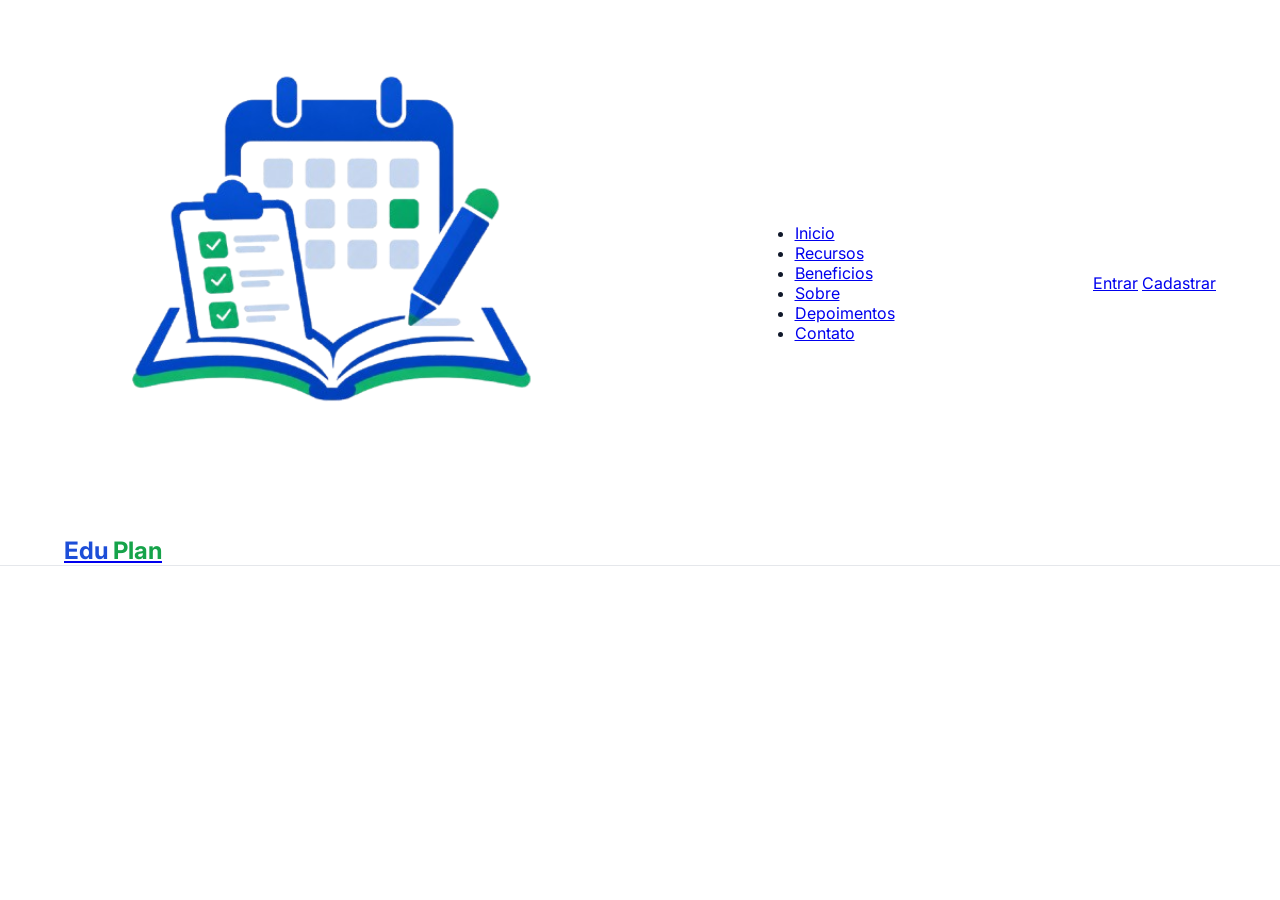
==== index.html @ 5dc261a6 "Inciando o CSS do Header" ====
<!DOCTYPE html>
<html lang="en">
<head>
    <meta charset="UTF-8">
    <meta name="viewport" content="width=device-width, initial-scale=1.0">
    <title>Eduplan</title>
    <link rel="stylesheet" href="style.css">
    <!-- Importando a fonte do projeto -->
    <link href="https://fonts.googleapis.com/css2?family=Inter:ital,opsz,wght@0,14..32,100..900;1,14..32,100..900&display=swap" rel="stylesheet">
</head>
<body>
    <!-- <header> é uma tag semântica: ela existe especificamente para marcar o cabeçalho do site.
    class="header" conecta essa tag com o CSS -->
    <header class="header">
        <!-- Essa div é só um "envelope" interno, usado para limitar a largura do conteúdo e organizar os itens com Flexbox -->
        <div class="header-inner">
            <a href="#" class="logo">
                <img src="./assets/image.png" alt="Logo do Eduplan">

                <h2 style="color: #1D4ED8;">Edu <span style="color: #16A34A;">Plan</span></h2>
            </a>

            <ul class="nav" id="nav">
                <li><a href="#">Inicio</a></li>
                <li><a href="#">Recursos</a></li>
                <li><a href="#">Beneficios</a></li>
                <li><a href="#">Sobre</a></li>
                <li><a href="#">Depoimentos</a></li>
                <li><a href="#">Contato</a></li>  
            </ul>

            <div class="actions">
                <a href="#" class="btn btn-entrar">Entrar</a>
                <a href="#" class="btn btn-cadastrar">Cadastrar</a>
            </div>
        </div>
    </header>
</body>
</html>
---- style.css ----
/* Variáveis de CSS */
/* 
Aqui a gente guarda as cores do site em um só lugar. 
Vantagem: se quiser trocar uma cor, muda só aqui e ela é atualizada em todos os lugares que a usam.
*/

:root {
    --azul-escuro: #1D4ED8;
    --azul: #2563EB;
    --verde: #16A34A;
    --verde-escuro: #15803D;
    --texto-principal: #0F172A;
    --texto-secundario: #475569;
    --cor-borda: #E5E7EB;
    --cor-fundo: #FFFFFF;
}

* {
    box-sizing: border-box;
    margin: 0;
    padding: 0;
}

body {
    font-family: "Inter", sans-serif; /* Fonte do projeto */
    color: var(--texto-principal);
}

.header {
    position: sticky; /* Faz o cabeçalho "grudar no topo da tela"*/
    top: 0; /* Coladinho no topo */
    z-index: 100; /* ordem de empilhamento (camadas) */
    background-color: var(--cor-fundo);
    border-bottom: 1px solid var(--cor-borda);
}

.header-inner {
    max-width: 1200px;
    margin: 0 auto;
    padding: 0 24px;
    display: flex;
    align-items: center;
    justify-content: space-between;
    gap: 24px
}
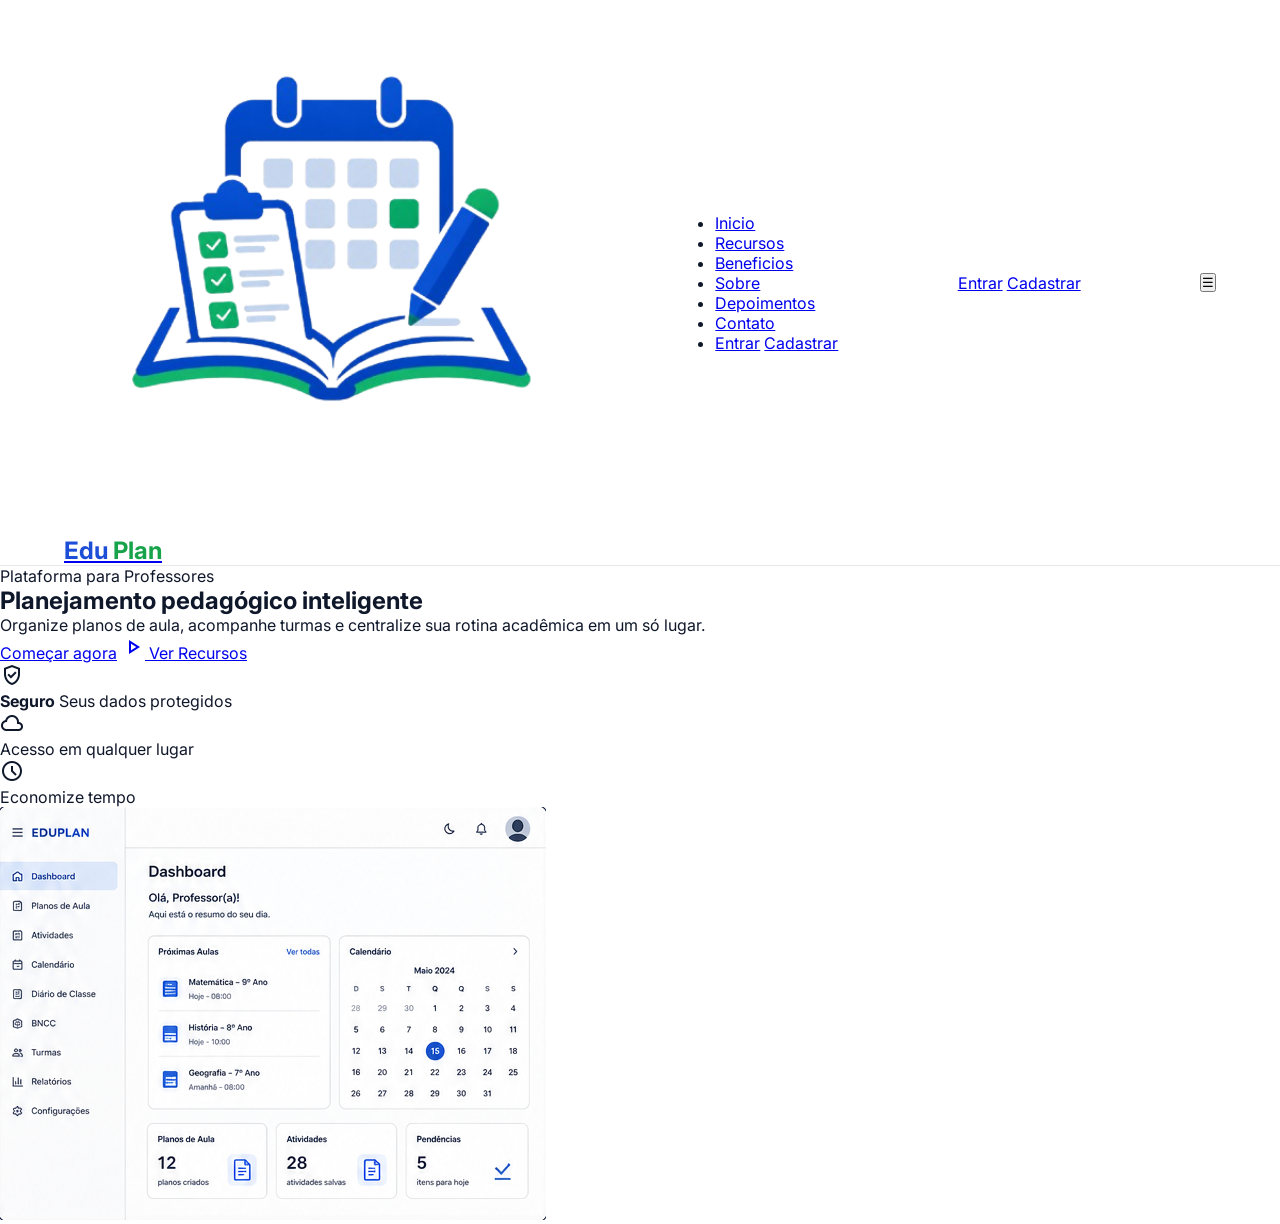
==== commit 30f21fef: "Desenvolvendo o HTML do HERO" ====
--- a/index.html
+++ b/index.html
@@ -7,8 +7,15 @@
     <link rel="stylesheet" href="style.css">
     <!-- Importando a fonte do projeto -->
     <link href="https://fonts.googleapis.com/css2?family=Inter:ital,opsz,wght@0,14..32,100..900;1,14..32,100..900&display=swap" rel="stylesheet">
+    
+    <!-- Biblioteca de ícones do Google (Material Symbols) 
+     Para usar um ícone, basta escrever o NOME dentro de um <span> 
+     <span class="material-symbols-outlined">home</span>--> 
+    <link href="https://fonts.googleapis.com/css2?family=Material+Symbols+Outlined" rel="stylesheet" />
 </head>
 <body>
+
+    <!-- HEADER -->
     <!-- <header> é uma tag semântica: ela existe especificamente para marcar o cabeçalho do site.
     class="header" conecta essa tag com o CSS -->
     <header class="header">
@@ -27,13 +34,84 @@
                 <li><a href="#">Sobre</a></li>
                 <li><a href="#">Depoimentos</a></li>
                 <li><a href="#">Contato</a></li>  
+
+                <li class="nav-actions">
+                    <a href="#" class="btn btn-entrar">Entrar</a>
+                    <a href="#" class="btn btn-cadastrar">Cadastrar</a>
+                </li>
             </ul>
 
             <div class="actions">
                 <a href="#" class="btn btn-entrar">Entrar</a>
                 <a href="#" class="btn btn-cadastrar">Cadastrar</a>
             </div>
+
+            <button class="hamburguer" id="btn-menu">☰</button>
         </div>
     </header>
+
+    <!-- HERO -->
+    <!-- "Hero" é o nome da primeira seção do site, a "vitrine".
+     <main> marca o conteúdo principal da página (as próximas seções também vão aqui dentro) -->
+
+    <main>
+        <!-- Section são seções do projeto -->
+        <section class="hero" id="inicio">
+            <!-- Mesmo "envelope" do header: limita a largura e 
+             organiza as duas colunas -->
+            <div class="hero-inner">
+
+                <!-- COLUNA DA ESQUERDA: textos e botões -->
+                 <div class="hero-texto">
+                    <span class="hero-etiqueta">Plataforma para Professores</span>
+                 </div>
+
+                 <!-- O texto está escrito normal. Quem deixa em MAIÚSCULAS é o CSS (text-transform)
+                  O <span> permite pintar só a palavra "inteligente" de azul -->
+                 <h1 class="hero-titulo">
+                    Planejamento pedagógico <span>inteligente</span>
+                 </h1>
+
+                 <p class="hero-descricao">
+                    Organize planos de aula, acompanhe turmas e centralize sua rotina acadêmica em um
+                    só lugar.
+                 </p>
+
+                 <div class="hero-botoes">
+                    <a href="#" class="btn btn-primario btn-grande">Começar agora</a>
+                    <a href="#" class="btn btn-contorno btn-grande">
+                        <span class="material-symbols-outlined">play_arrow</span>
+                        Ver Recursos
+                    </a>
+                 </div>
+
+                 <!-- Faixa com as 3 vantagens -->
+                 <ul class="hero-vantagens">
+                    <li>
+                        <span class="material-symbols-outlined">verified_user</span>
+                        <p><strong>Seguro</strong> Seus dados protegidos</p>
+                    </li>
+
+                    <li>
+                        <span class="material-symbols-outlined">cloud</span>
+                        <p>Acesso em qualquer lugar</p>
+                    </li>
+
+                    <li>
+                        <span class="material-symbols-outlined">schedule</span>
+                        <p>Economize tempo</p>
+                    </li>
+                 </ul>
+            </div>
+
+            <img 
+                src="./assets/dashboard.png" 
+                alt="Tela do Dashboard do Eduplan"
+                class="hero-imagem"
+            >
+        </section>
+    </main>
+
+    <script src="script.js"></script>
 </body>
 </html>
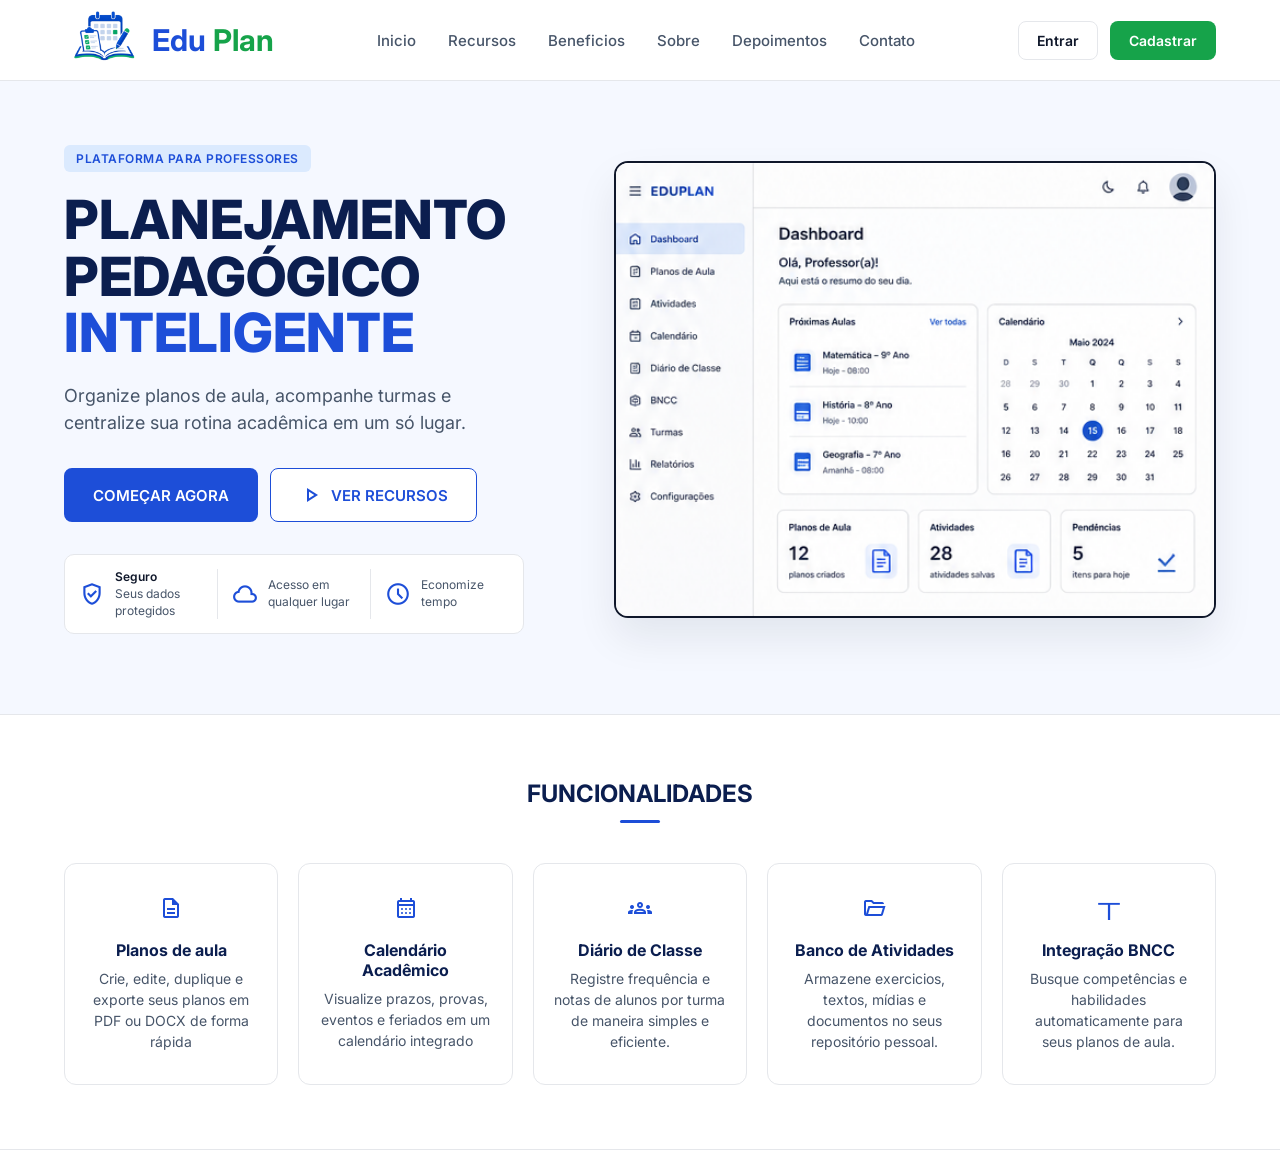
==== commit 56374c26: "Criando HTML e CSS da seção" ====
--- a/index.html
+++ b/index.html
@@ -29,7 +29,7 @@
 
             <ul class="nav" id="nav">
                 <li><a href="#">Inicio</a></li>
-                <li><a href="#">Recursos</a></li>
+                <li><a href="#funcionalidades">Recursos</a></li>
                 <li><a href="#">Beneficios</a></li>
                 <li><a href="#">Sobre</a></li>
                 <li><a href="#">Depoimentos</a></li>
@@ -62,53 +62,99 @@
             <div class="hero-inner">
 
                 <!-- COLUNA DA ESQUERDA: textos e botões -->
-                 <div class="hero-texto">
+                <div class="hero-texto">
                     <span class="hero-etiqueta">Plataforma para Professores</span>
-                 </div>
+                
+                    <!-- O texto está escrito normal. Quem deixa em MAIÚSCULAS é o CSS (text-transform)
+                    O <span> permite pintar só a palavra "inteligente" de azul -->
+                    <h1 class="hero-titulo">
+                        Planejamento pedagógico <span>inteligente</span>
+                    </h1>
 
-                 <!-- O texto está escrito normal. Quem deixa em MAIÚSCULAS é o CSS (text-transform)
-                  O <span> permite pintar só a palavra "inteligente" de azul -->
-                 <h1 class="hero-titulo">
-                    Planejamento pedagógico <span>inteligente</span>
-                 </h1>
-
-                 <p class="hero-descricao">
+                    <p class="hero-descricao">
                     Organize planos de aula, acompanhe turmas e centralize sua rotina acadêmica em um
                     só lugar.
-                 </p>
+                    </p>
 
-                 <div class="hero-botoes">
-                    <a href="#" class="btn btn-primario btn-grande">Começar agora</a>
-                    <a href="#" class="btn btn-contorno btn-grande">
-                        <span class="material-symbols-outlined">play_arrow</span>
-                        Ver Recursos
-                    </a>
-                 </div>
+                    <div class="hero-botoes">
+                        <a href="#" class="btn btn-primario btn-grande">Começar agora</a>
+                        <a href="#" class="btn btn-contorno btn-grande">
+                            <span class="material-symbols-outlined">play_arrow</span>
+                            Ver Recursos
+                        </a>
+                    </div>
 
-                 <!-- Faixa com as 3 vantagens -->
-                 <ul class="hero-vantagens">
-                    <li>
-                        <span class="material-symbols-outlined">verified_user</span>
-                        <p><strong>Seguro</strong> Seus dados protegidos</p>
-                    </li>
+                    <!-- Faixa com as 3 vantagens -->
+                    <ul class="hero-vantagens">
+                        <li>
+                            <span class="material-symbols-outlined">verified_user</span>
+                            <p><strong>Seguro</strong> Seus dados protegidos</p>
+                        </li>
 
-                    <li>
-                        <span class="material-symbols-outlined">cloud</span>
-                        <p>Acesso em qualquer lugar</p>
-                    </li>
+                        <li>
+                            <span class="material-symbols-outlined">cloud</span>
+                            <p>Acesso em qualquer lugar</p>
+                        </li>
 
-                    <li>
-                        <span class="material-symbols-outlined">schedule</span>
-                        <p>Economize tempo</p>
-                    </li>
-                 </ul>
+                        <li>
+                            <span class="material-symbols-outlined">schedule</span>
+                            <p>Economize tempo</p>
+                        </li>
+                    </ul>
+                </div>
+                
+                <img 
+                    src="./assets/dashboard.png" 
+                    alt="Tela do Dashboard do Eduplan"
+                    class="hero-imagem"
+                >
             </div>
+        </section>
 
-            <img 
-                src="./assets/dashboard.png" 
-                alt="Tela do Dashboard do Eduplan"
-                class="hero-imagem"
-            >
+        <!-- FUNCIONALIDADES (RECURSOS) -->
+        <!-- Cada cartão é um Requisito Funcional (RF) da documentação do projeto -->
+        <section class="secao" id="funcionalidades">
+            <!-- .container limita a largura, igual ao header-inner e ao hero-inner -->
+            <div class="container">
+                <h2 class="secao-titulo">Funcionalidades</h2>
+
+                <!-- A grade (GRID) que organiza os 5 cartões -->
+                <div class="cards">
+                    <article class="card">
+                        <span class="material-symbols-outlined card-icone">description</span>
+                        <h3>Planos de aula</h3>
+                        <p>Crie, edite, duplique e exporte seus planos em PDF ou DOCX de forma rápida</p>
+                    </article>
+
+                    <article class="card">
+                        <span class="material-symbols-outlined card-icone">calendar_month</span>
+                        <h3>Calendário Acadêmico</h3>
+                        <p>Visualize prazos, provas, eventos e feriados em um calendário integrado</p>
+                    </article>
+
+                    <article class="card">
+                        <span class="material-symbols-outlined card-icone">groups</span>
+                        <h3>Diário de Classe</h3>
+                        <p>Registre frequência e notas de alunos por turma de maneira simples e eficiente.</p>
+                    </article>
+
+                    <article class="card">
+                        <span class="material-symbols-outlined card-icone">folder_open</span>
+                        <h3>Banco de Atividades</h3>
+                        <p>Armazene exercicios, textos, mídias e documentos no seus
+                            repositório pessoal.
+                        </p>
+                    </article>
+
+                    <article class="card">
+                        <span class="material-symbols-outlined card-icone">track-changes</span>
+                        <h3>Integração BNCC</h3>
+                        <p>Busque competências e habilidades automaticamente para seus 
+                            planos de aula.
+                        </p>
+                    </article>
+                </div>
+            </div>
         </section>
     </main>
 
--- a/style.css
+++ b/style.css
@@ -13,34 +13,453 @@
     --texto-secundario: #475569;
     --cor-borda: #E5E7EB;
     --cor-fundo: #FFFFFF;
-}
-
+
+    /* NOVAS Variáveis */
+    --azul-marinho: #0B1E4F;
+    --azul-hover: #1E40AF;
+    --azul-claro: #DBEAFE;
+    --fundo-suave: #F5F8FF;
+}
+
+/* O "*" seleciona TODOS os elementos da página */
 * {
-    box-sizing: border-box;
-    margin: 0;
+    box-sizing: border-box; /* Faz o padding e a borda ficarem dentro do tamanho do que a gente define pro elemento, e não somados a ele */
+
+    /* Reseta o espaçamento padrão do navegador */
+    margin: 0; 
     padding: 0;
 }
 
 body {
-    font-family: "Inter", sans-serif; /* Fonte do projeto */
-    color: var(--texto-principal);
+    font-family: "Inter", sans-serif; /* Tipo de fonte do projeto */
+    color: var(--texto-principal); /* Cor da fonte */
 }
 
 .header {
     position: sticky; /* Faz o cabeçalho "grudar no topo da tela"*/
     top: 0; /* Coladinho no topo */
     z-index: 100; /* ordem de empilhamento (camadas) */
+    background-color: var(--cor-fundo); /* Cor de fundo */
+    border-bottom: 1px solid var(--cor-borda); /* Borda inferior */
+}
+
+.header-inner {
+    max-width: 1200px; /* O conteúdo não ultrapassa 1200px de largura */
+    margin: 0 auto; /* margem 0 em cima/baixo e "auto" nas laterais */
+    padding: 0 24px; /* espaço interno: 0 em cima/baixo e 24px nas laterais */
+
+    /* Aplicação do Flexbox */
+
+    display: flex; /* Transforma essa div em um "container flexivel". Isso é o que permite colocar logo, menu e botões um do lado do outro */
+
+    align-items: center; /* Alinha os itens no CENTRO verticalmente dentro do header */
+
+    justify-content: space-between; /* Distribui os itens: o primeiro cola na esquerda, o último cola na direita, e sobra espaço entre eles */
+
+    gap: 24px; /* Espaço mínimo entre os itens (logo, menu e botões) */
+}
+
+/* Logo */
+
+.logo {
+    display: flex;
+    align-items: center;
+    gap: 8px;
+    font-size: 20px; /* Tamanho da fonte*/
+    font-weight: 800;
+    color: var(--texto-principal);
+    text-decoration: none; /* Essa linha remove o sublinhado que o navegador coloca em links por padrão */
+}
+
+.logo img {
+    width: 80px; /* Define a largura da imagem da logo. */
+}
+
+/* Menu de navegação */
+
+.nav {
+    display: flex;
+    align-items: center;
+    gap: 32px;
+    list-style: none; /* O menu é uma lista (ul), e por padrão listas mostram bolinhas antes de cada item. Essa propriedade remove as bolinhas */
+
+    /* Zera espaçamentos padrão que o navegador aplica em listas */
+    margin: 0;
+    padding: 0;
+}
+
+.nav a {
+    text-decoration: none;
+    color: var(--texto-secundario);
+    font-size: 15px;
+    font-weight: 500;
+    padding: 6px 0; /* Um respiro em cima e embaixo do texto do link, facilitando o clique */
+    transition: color .2s ease; /* Diz ao navegador: quando a cor mudar (por exemplo no hover), faça essa mudança suave, em 0,2 segundos, em vez de trocar a cor de forma brusca */
+    white-space: nowrap; /* Impede que o texto do link quebre em duas linhas caso o espaço fique apertado */
+}
+
+/* :hover é aplicado quando o mouse passa por cima do link */
+.nav a:hover {
+    color: var(--texto-principal);
+}
+
+/* Botões (Entrar / Cadastrar ) */
+
+.actions {
+    display: flex;
+    align-items: center;
+    gap: 12px;
+}
+
+/* Estilo BASE, compartilhado pelos dois botões */ 
+
+.btn {
+    font-family: inherit;
+    font-size: 14px;
+    font-weight: 600;
+    border-radius: 8px; /* Arredonda os cantos do botão */
+    padding: 10px 18px;
+    cursor: pointer;
+    border: 1px solid transparent;
+    text-decoration: none;
+
+    /* Centralizam o texto dentro do botão, tanto na horizontal quanto na vertical */
+    display: inline-flex;
+    align-items: center;
+    justify-content: center;
+}
+
+.btn-entrar {
     background-color: var(--cor-fundo);
+    color: var(--texto-principal);
+    border-color: var(--cor-borda);
+}
+
+.btn-entrar:hover {
+    border-color: var(--texto-principal);
+}
+
+.btn-cadastrar {
+    background-color: var(--verde);
+    color: #FFF;
+}
+
+.btn-cadastrar:hover {
+    background-color: var(--verde-escuro);
+}
+
+/* Menu Hamburguer */
+
+.hamburguer {
+    display: none; /* Ocultando botão do menu */
+    font-size: 24px;
+    background: none;
+    border: none;
+    cursor: pointer;
+}
+
+/* Some no desktop, só existe no mobile */
+.nav-actions {
+    display: none;
+}
+
+@media (max-width: 768px) {
+    .hamburguer {
+        display: block;
+    }
+
+    .actions {
+        display: none;
+        /* Os botões originais do header somem no
+        mobile, porque agora eles moram dentro do
+        menu */
+    }
+
+    .nav {
+        display: none;
+        flex-direction: column;
+        width: 100%;
+
+        position: absolute;
+        top: 100%;
+        left: 0;
+        right: 0;
+        background: var(--cor-fundo);
+        border-bottom: 1px solid var(--cor-borda);
+        padding: 16px 24px;
+        gap: 16px;
+    }
+
+    /* Classe que o JavaScript vai adicionar/remover para mostrar o menu */
+    .nav.ativo {
+        display: flex;
+    }
+
+    .nav-actions {
+        display: flex;
+        gap: 12px;
+        margin-top: 8px;
+        border-top: 1px solid var(--cor-borda);
+        padding-top: 16px;
+        width: 100%;
+    }
+
+    .nav-actions .btn {
+        flex: 1;
+        /* Os dois botões dividem a largura igualmente */
+    }
+}
+
+/* HERO */
+
+/* Icones do Google: Deixamos o tamanho padrão menor e alinhado 
+ao texto */
+.material-symbols-outlined {
+    font-size: 20px;
+    line-height: 1;
+    display: inline-block;
+    width: 1em;
+    overflow: hidden;
+    white-space: nowrap;
+    flex-shrink: 0; /* O ícone nunca encolhe dentro de um flex */
+}
+
+.hero {
+    background-color: var(--fundo-suave);
+    padding: 64px 0 80px; /* 64px em cima, 0 nas laterais, 80px embaixo*/
     border-bottom: 1px solid var(--cor-borda);
 }
 
-.header-inner {
+/* Aqui usaremos o GRID, "irmão" do Flexbox
+-> Flexbox organiza em UMA direção; Grid organiza em colunas E linhas 
+*/
+.hero-inner {
     max-width: 1200px;
     margin: 0 auto;
     padding: 0 24px;
-    display: flex;
-    align-items: center;
-    justify-content: space-between;
-    gap: 24px
-}
-
+
+    display: grid;
+    /* "fr" = fração do espaço disponivel */
+    grid-template-columns: minmax(0, 1fr) minmax(0, 1.2fr);
+    align-items: center;
+    gap: 48px;
+}
+
+/* Coluna da Esquerda */
+
+.hero-etiqueta {
+    display: inline-block;
+    background-color: var(--azul-claro);
+    color: var(--azul-escuro);
+    font-size: 12px;
+    font-weight: 600;
+    text-transform: uppercase; /* Deixa o texto em MAIÚSCULAS */
+    letter-spacing: 0.5px; /* Um pouco de espaço entre as letras */
+    padding: 6px 12px;
+    border-radius: 6px;
+    margin-bottom: 20px;
+}
+
+.hero-titulo {
+    color: var(--azul-marinho);
+    font-size: 54px;
+    font-weight: 800;
+    line-height: 1.05;
+    text-transform: uppercase;
+    margin-bottom: 20px;
+}
+
+.hero-titulo span {
+    color: var(--azul-escuro);
+    display: block;
+}
+
+.hero-descricao {
+    font-size: 18px;
+    line-height: 1.5;
+    color: var(--texto-secundario);
+    max-width: 440px; /* Impede que a linha fique muito comprida*/
+    margin-bottom: 32px;
+}
+
+.hero-botoes {
+    display: flex;
+    gap: 12px;
+    flex-wrap: wrap; /* Se não couber, o segundo botão desce p/ baixo */
+    margin-bottom: 32px;
+}
+
+/* Versão maior do botão */
+
+.btn-grande {
+    font-size: 15px;
+    padding: 14px 28px;
+    text-transform: uppercase;
+    gap: 8px;
+}
+
+.btn-primario {
+    background-color: var(--azul-escuro);
+    color: #FFF;
+}
+
+.btn-primario:hover {
+    background-color: var(--azul-hover);
+}
+
+.btn-contorno {
+    background-color: var(--cor-fundo);
+    color: var(--azul-escuro);
+    border: 1.5px solid var(--azul-escuro);
+}
+
+.btn-contorno:hover {
+    background-color: var(--azul-claro);
+}
+
+/* Faixa com as 3 vantagens */
+
+.hero-vantagens {
+    list-style: none;
+    display: flex;
+    background-color: var(--cor-fundo);
+    border: 1px solid var(--cor-borda);
+    border-radius: 10px;
+    padding: 14px 0;
+    max-width: 460px;
+}
+
+.hero-vantagens li {
+    flex: 1; /* Os 3 itens dividem a largura igualmente*/
+    display: flex;
+    align-items: center;
+    gap: 10px;
+    padding: 0 14px;
+    font-size: 12px;
+    line-height: 1.4;
+    color: var(--texto-secundario);
+}
+
+/* Linha divisória entre os itens 
+"li + li" = todo <li> que vem DEPOIS de outro <li> (ou seja, o 2º e o 3º)
+*/
+.hero-vantagens li + li {
+    border-left: 1px solid var(--cor-borda);
+}
+
+.hero-vantagens .material-symbols-outlined {
+    color: var(--azul-escuro);
+    font-size: 26px;
+}
+
+.hero-vantagens strong {
+    display: block;
+    color: var(--texto-principal);
+    font-weight: 600;
+}
+
+/* Coluna da direita: Imagem do Dashboard */
+
+.hero-imagem {
+    width: 100%;
+    height: auto;
+    display: block;
+    background-color: var(--cor-fundo);
+    border: 2px solid var(--texto-principal);
+    border-radius: 14px;
+    box-shadow: 0 20px 40px rgba(15, 23, 42, 0.08);
+}
+
+/* FUNCIONALIDADES */
+
+/* Faz a página "deslizar" suavemente ao clicar em um link do 
+header */
+html {
+    scroll-behavior: smooth;
+}
+
+/* Como o header fica grudado no topo (sticky), ele cobriria o 
+começo da seção. o scroll-margin-top deixa uma folga do tamanho
+do header ao rolar até ela */
+section {
+    scroll-margin-top: 90px;
+}
+
+/* O espaçamento de cima e de baixo, também reaproveitado nas 
+próximas seções */
+.secao {
+    padding: 64px 0;
+    border-bottom: 1px solid var(--cor-borda);
+}
+
+/* Limita a largura e centraliza, igual ao .header-inner
+   Vamos reaproveitar essa classe em TODAS as próximas seções
+*/
+.container {
+    max-width: 1200px;
+    margin: 0 auto;
+    padding: 0 24px;
+}
+
+/* Titulo das seções (FUNCIONALIDADES, COMO FUNCIONA... */
+.secao-titulo {
+    color: var(--azul-marinho);
+    font-size: 24px;
+    font-weight: 800px;
+    text-transform: uppercase;
+    text-align: center;
+    margin-bottom: 40px;
+    /* border-bottom: 3px solid var(--azul-escuro); */
+}
+
+/* A linha azul embaixo do título.
+   ::after cria um "elemento extra" logo depois do conteúdo do título
+   sem precisar escrever nada no HTML.
+*/
+.secao-titulo::after {
+    content: ""; /* Obrigatório no ::after, mesmo vazio */
+    display: block;
+    width: 40px;
+    height: 3px;
+    background-color: var(--azul-escuro);
+    margin: 12px auto 0;
+    border-radius: 2px;
+}
+
+.cards {
+    display: grid;
+    grid-template-columns: repeat(5, 1fr); /* 1fr 1fr 1fr 1fr 1fr*/
+    gap: 20px;
+}
+
+.card {
+    background-color: var(--cor-fundo);
+    border: 1px solid var(--cor-borda);
+    border-radius: 12px;
+    padding: 32px 20px;
+    text-align: center;
+    transition: transform .2s ease, box-shadow .2s ease; /* Animação*/
+}
+
+.card:hover {
+    transform: translateY(-4px);
+    box-shadow: 0px 10px 24px rgba(15, 23, 42, 0.08);
+}
+
+.card-icone {
+    font-size: 48px;
+    color: var(--azul-escuro);
+    margin-bottom: 16px;
+}
+
+.card h3 {
+    font-size: 16px;
+    color: var(--azul-marinho);
+    margin-bottom: 8px;
+}
+
+.card p {
+    font-size: 14px;
+    line-height: 1.5;
+    color: var(--texto-secundario);
+}
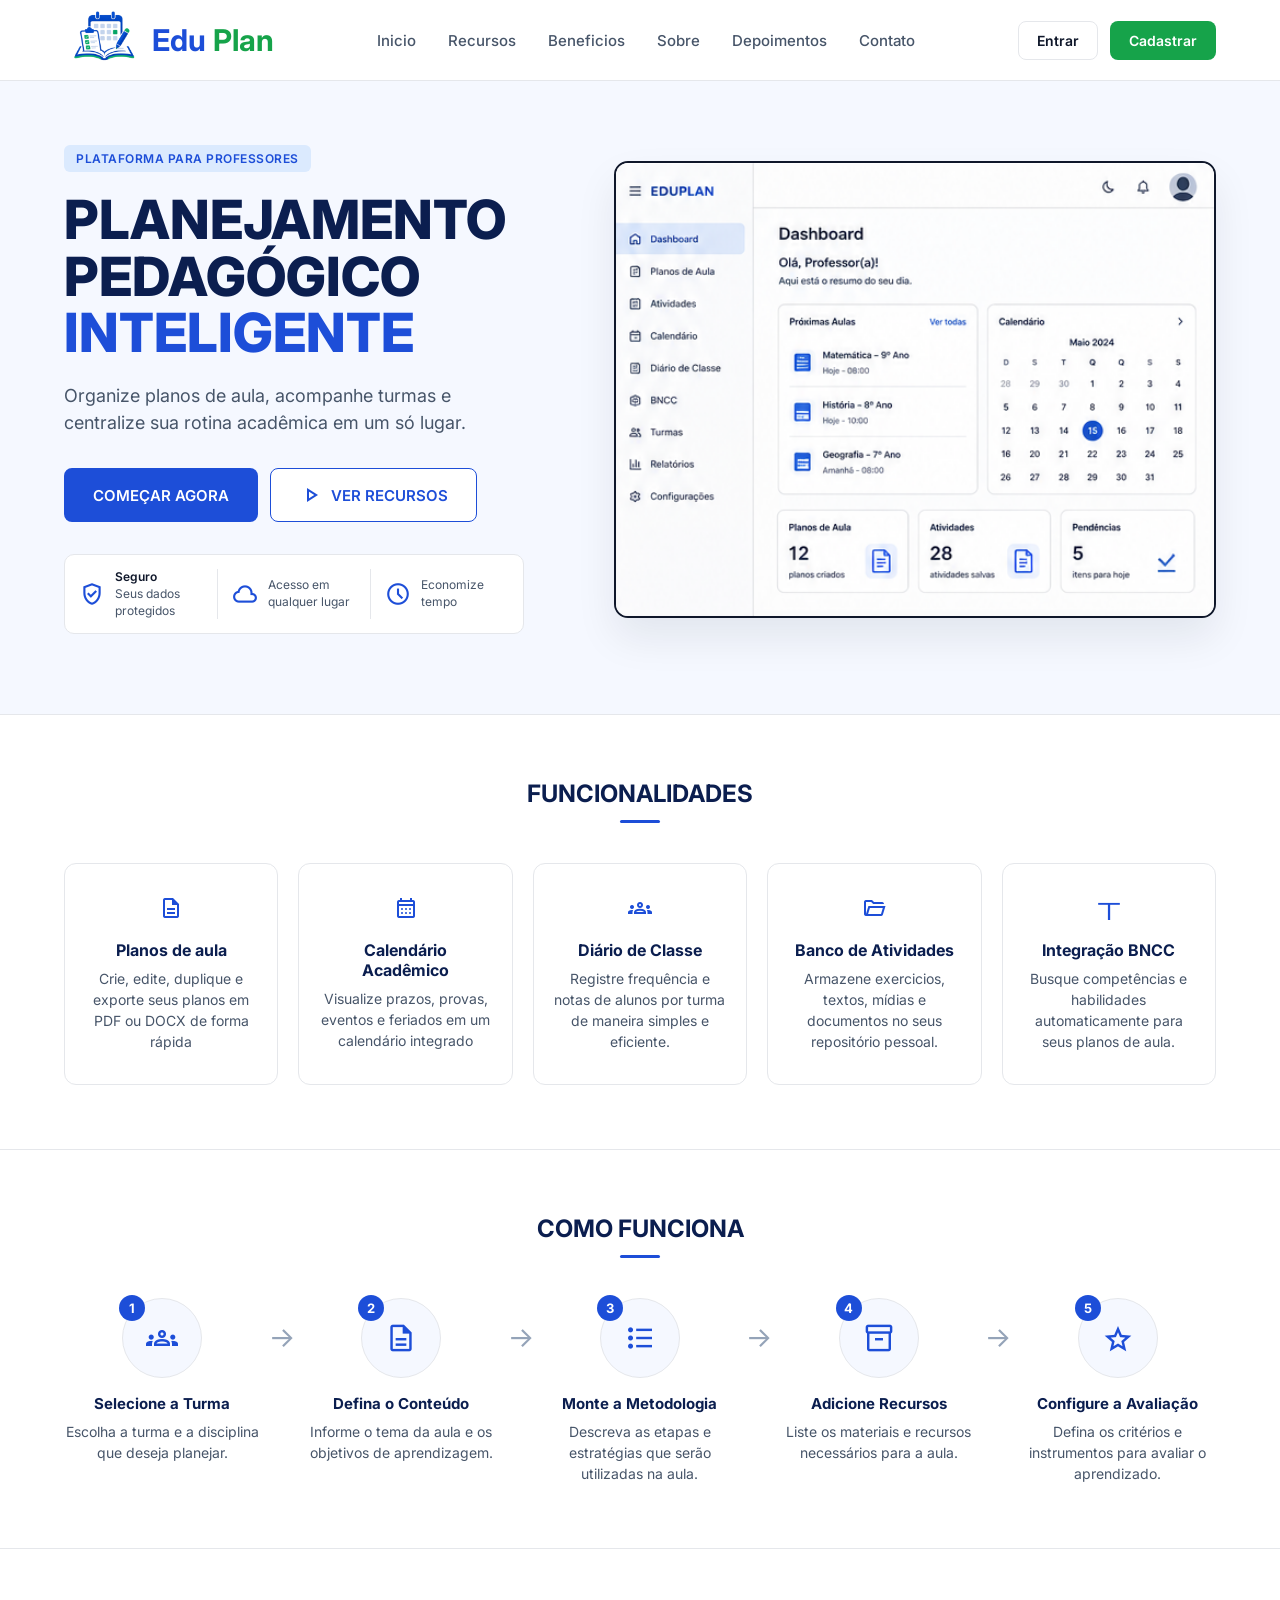
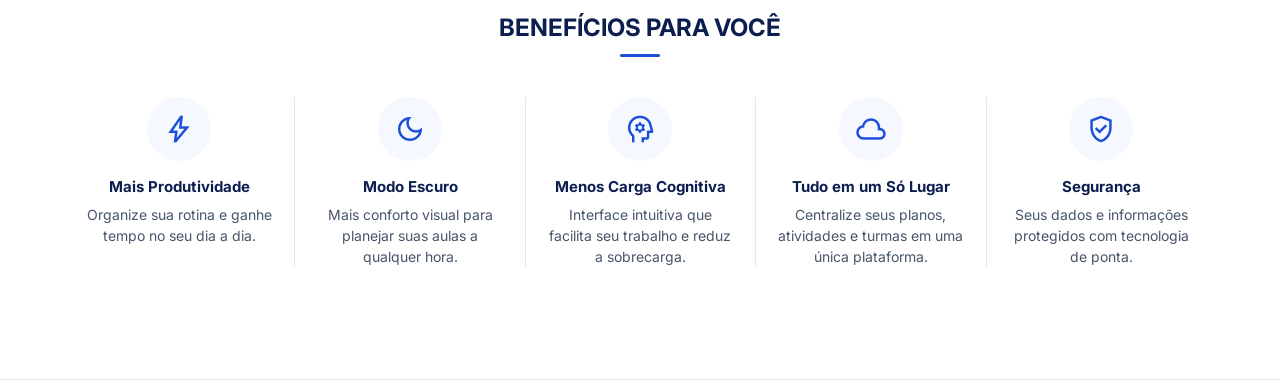
==== commit 422f8606: "Construindo as seções de COMO FUNCIONA e BENEFICIOS" ====
--- a/index.html
+++ b/index.html
@@ -156,6 +156,110 @@
                 </div>
             </div>
         </section>
+
+        <!-- COMO FUNCIONA -->
+        <!-- As 5 etapas do "Fluxo Principal: Criação de Plano de Aula" da documentação -->
+        <section class="secao" id="como-funciona">
+            <div class="container">
+                <!-- Reaproveitamos a classe do título da seção Funcionalidades -->
+                <h2 class="secao-titulo">Como funciona</h2>
+
+                <!-- Flexbox coloca as etapas e as setas lado a lado -->
+                <div class="passos">
+
+                    <div class="passo">
+                        <!-- O círculo com o ícone. O número fica "pendurado" no canto dele -->
+                        <div class="passo-circulo">
+                            <span class="passo-numero">1</span>
+                            <span class="material-symbols-outlined">groups</span>
+                        </div>
+                        <h3>Selecione a Turma</h3>
+                        <p>Escolha a turma e a disciplina que deseja planejar.</p>
+                    </div>
+
+                    <!-- A seta é só enfeite: aria-hidden="true" faz o leitor de tela pular -->
+                    <span class="seta" aria-hidden="true">→</span>
+
+                    <div class="passo">
+                        <div class="passo-circulo">
+                            <span class="passo-numero">2</span>
+                            <span class="material-symbols-outlined">description</span>
+                        </div>
+                        <h3>Defina o Conteúdo</h3>
+                        <p>Informe o tema da aula e os objetivos de aprendizagem.</p>
+                    </div>
+
+                    <span class="seta" aria-hidden="true">→</span>
+
+                    <div class="passo">
+                        <div class="passo-circulo">
+                            <span class="passo-numero">3</span>
+                            <span class="material-symbols-outlined">format_list_bulleted</span>
+                        </div>
+                        <h3>Monte a Metodologia</h3>
+                        <p>Descreva as etapas e estratégias que serão utilizadas na aula.</p>
+                    </div>
+
+                    <span class="seta" aria-hidden="true">→</span>
+
+                    <div class="passo">
+                        <div class="passo-circulo">
+                            <span class="passo-numero">4</span>
+                            <span class="material-symbols-outlined">inventory_2</span>
+                        </div>
+                        <h3>Adicione Recursos</h3>
+                        <p>Liste os materiais e recursos necessários para a aula.</p>
+                    </div>
+
+                    <span class="seta" aria-hidden="true">→</span>
+
+                    <div class="passo">
+                        <div class="passo-circulo">
+                            <span class="passo-numero">5</span>
+                            <span class="material-symbols-outlined">star</span>
+                        </div>
+                        <h3>Configure a Avaliação</h3>
+                        <p>Defina os critérios e instrumentos para avaliar o aprendizado.</p>
+                    </div>
+
+                </div>
+            </div>
+        </section>
+
+        <!-- BENEFÍCIOS -->
+        <section class="secao" id="beneficios">
+            <div class="container">
+                <h2 class="secao-titulo">Benefícios para você</h2>
+
+                <!-- Uma lista (ul), porque são vários itens do mesmo tipo -->
+                <ul class="beneficios">
+                    <li>
+                        <div class="beneficio-circulo"><span class="material-symbols-outlined">bolt</span></div>
+                        <h3>Mais Produtividade</h3>
+                        <p>Organize sua rotina e ganhe tempo no seu dia a dia.</p>
+                    </li>
+                    <li>
+                        <div class="beneficio-circulo"><span class="material-symbols-outlined">dark_mode</span></div>
+                        <h3>Modo Escuro</h3>
+                        <p>Mais conforto visual para planejar suas aulas a qualquer hora.</p>
+                    </li>
+                    <li>
+                        <div class="beneficio-circulo"><span class="material-symbols-outlined">psychology</span></div>
+                        <h3>Menos Carga Cognitiva</h3>
+                        <p>Interface intuitiva que facilita seu trabalho e reduz a sobrecarga.</p>
+                    </li>
+                    <li>
+                        <div class="beneficio-circulo"><span class="material-symbols-outlined">cloud</span></div>
+                        <h3>Tudo em um Só Lugar</h3>
+                        <p>Centralize seus planos, atividades e turmas em uma única plataforma.</p>
+                    </li>
+                    <li>
+                        <div class="beneficio-circulo"><span class="material-symbols-outlined">verified_user</span></div>
+                        <h3>Segurança</h3>
+                        <p>Seus dados e informações protegidos com tecnologia de ponta.</p>
+                    </li>
+                </ul>
+        </section>
     </main>
 
     <script src="script.js"></script>
--- a/style.css
+++ b/style.css
@@ -462,4 +462,138 @@
     font-size: 14px;
     line-height: 1.5;
     color: var(--texto-secundario);
-}+}
+
+/* =====================================================================
+   COMO FUNCIONA
+   ===================================================================== */
+
+/* Flexbox: etapas e setas lado a lado, numa linha só */
+.passos {
+    display: flex;
+    align-items: flex-start; /* Alinha tudo pelo topo */
+    justify-content: space-between;
+    gap: 8px;
+}
+
+/* Cada etapa ocupa a mesma largura (flex: 1) e tem o texto centralizado */
+.passo {
+    flex: 1;
+    text-align: center;
+}
+
+/* O círculo claro com o ícone dentro */
+.passo-circulo {
+    width: 80px;
+    height: 80px;
+    border-radius: 50%;            /* 50% = círculo perfeito */
+    background-color: var(--fundo-suave);
+    border: 1px solid var(--cor-borda);
+    color: var(--azul-escuro);
+    margin: 0 auto 16px;           /* "auto" nas laterais centraliza o círculo */
+
+    /* Flexbox de novo, agora para centralizar o ícone dentro do círculo */
+    display: flex;
+    align-items: center;
+    justify-content: center;
+
+    /* "relative" vira o ponto de referência para o número (logo abaixo) */
+    position: relative;
+}
+
+.passo-circulo .material-symbols-outlined {
+    font-size: 32px;
+}
+
+/* O número azul no canto de cima, à esquerda, do círculo.
+   "absolute" tira o elemento do fluxo normal e posiciona pelo
+   elemento "relative" mais próximo (o .passo-circulo) */
+.passo-numero {
+    position: absolute;
+    top: -4px;
+    left: -4px;
+    width: 26px;
+    height: 26px;
+    border-radius: 50%;
+    background-color: var(--azul-escuro);
+    color: #FFF;
+    font-size: 13px;
+    font-weight: 700;
+
+    display: flex;
+    align-items: center;
+    justify-content: center;
+}
+
+.passo h3 {
+    font-size: 15px;
+    color: var(--azul-marinho);
+    margin-bottom: 8px;
+}
+
+.passo p {
+    font-size: 14px;
+    line-height: 1.5;
+    color: var(--texto-secundario);
+    max-width: 200px;
+    margin: 0 auto;
+}
+
+/* A seta entre as etapas, na altura do meio do círculo */
+.seta {
+    font-size: 28px;
+    color: #94A3B8;
+    margin-top: 22px;
+}
+
+/* =====================================================================
+   BENEFÍCIOS
+   ===================================================================== */
+
+/* Grid com 5 colunas, igual aos cartões de Funcionalidades */
+.beneficios {
+    list-style: none; /* Tira as bolinhas da lista */
+    display: grid;
+    grid-template-columns: repeat(5, 1fr);
+    margin-bottom: 48px;
+}
+
+.beneficios li {
+    text-align: center;
+    padding: 0 20px;
+}
+
+/* Linha divisória entre os itens: o mesmo truque "li + li" do Hero */
+.beneficios li + li {
+    border-left: 1px solid var(--cor-borda);
+}
+
+/* Círculo azul bem clarinho em volta do ícone (mesma ideia do .passo-circulo) */
+.beneficio-circulo {
+    width: 64px;
+    height: 64px;
+    border-radius: 50%;
+    background-color: var(--fundo-suave);
+    color: var(--azul-escuro);
+    margin: 0 auto 16px;
+
+    display: flex;
+    align-items: center;
+    justify-content: center;
+}
+
+.beneficio-circulo .material-symbols-outlined {
+    font-size: 32px;
+}
+
+.beneficios h3 {
+    font-size: 15px;
+    color: var(--azul-marinho);
+    margin-bottom: 8px;
+}
+
+.beneficios p {
+    font-size: 14px;
+    line-height: 1.5;
+    color: var(--texto-secundario);
+}
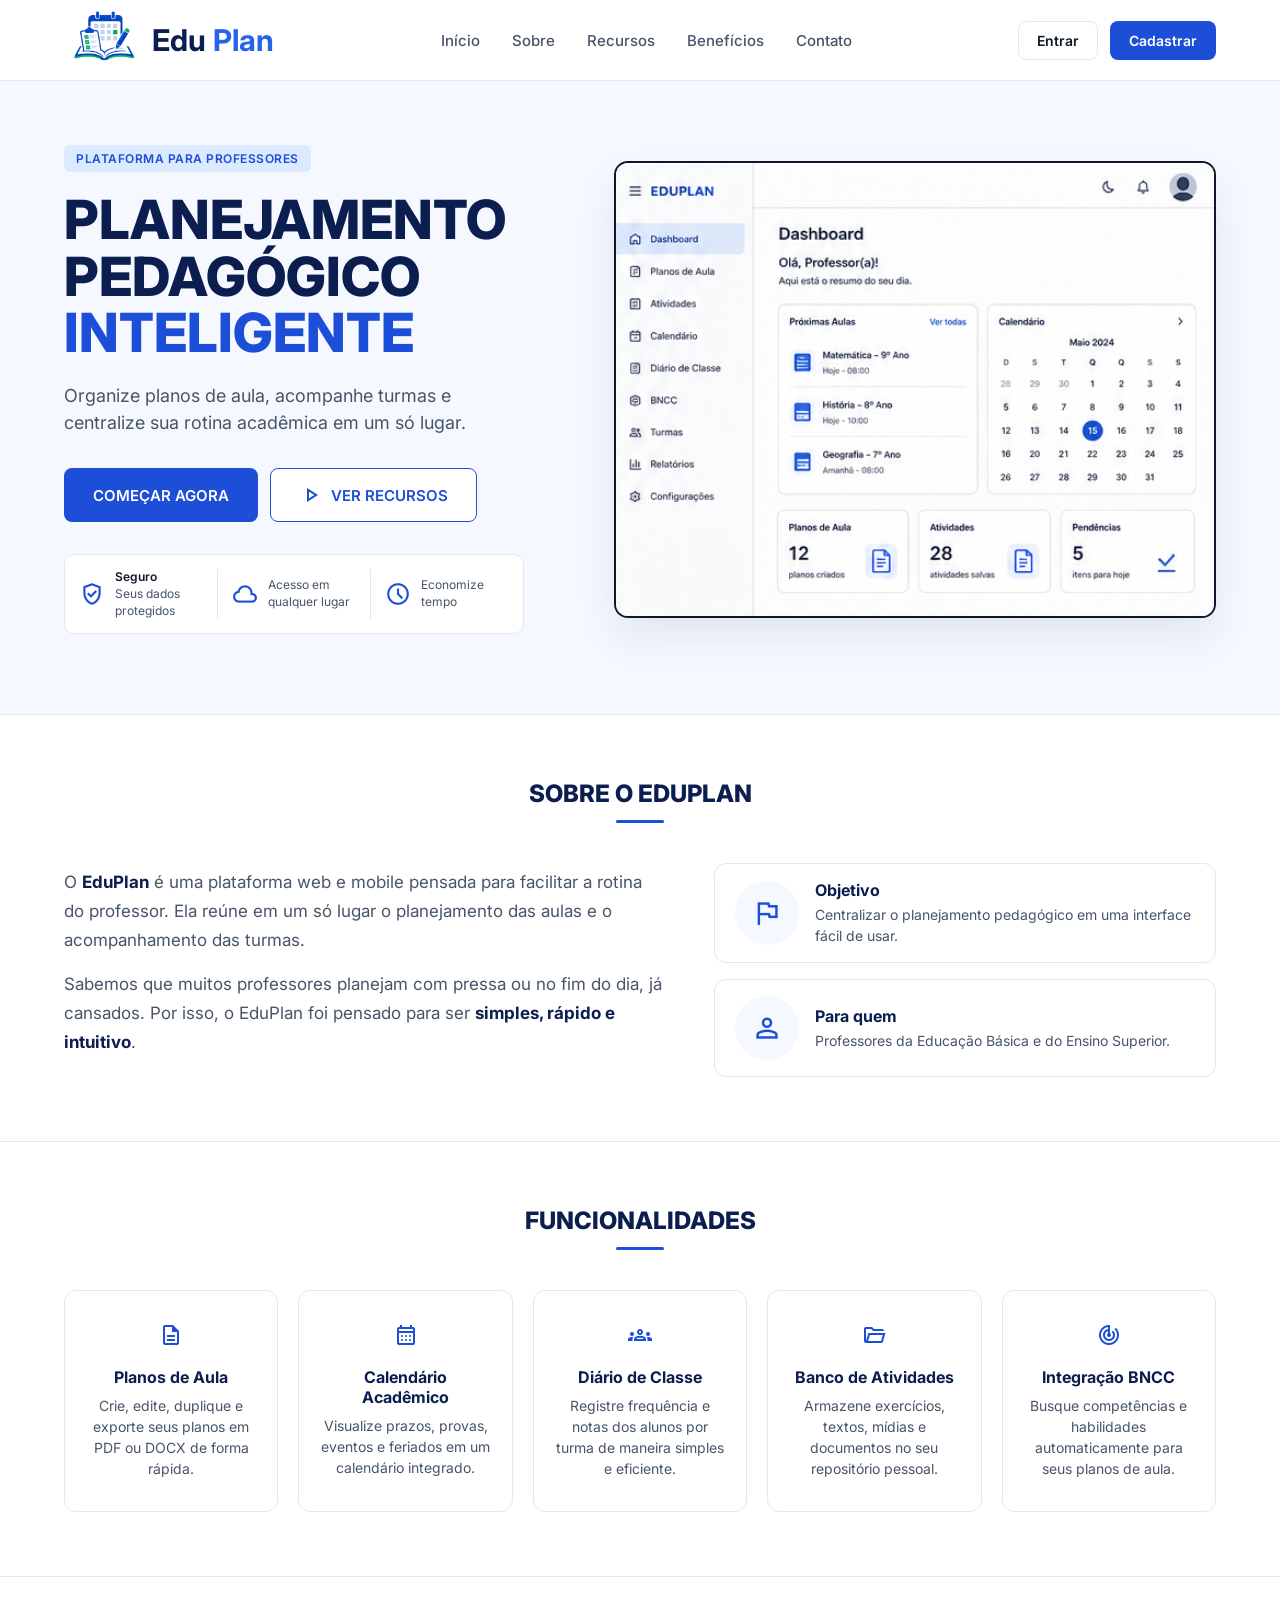
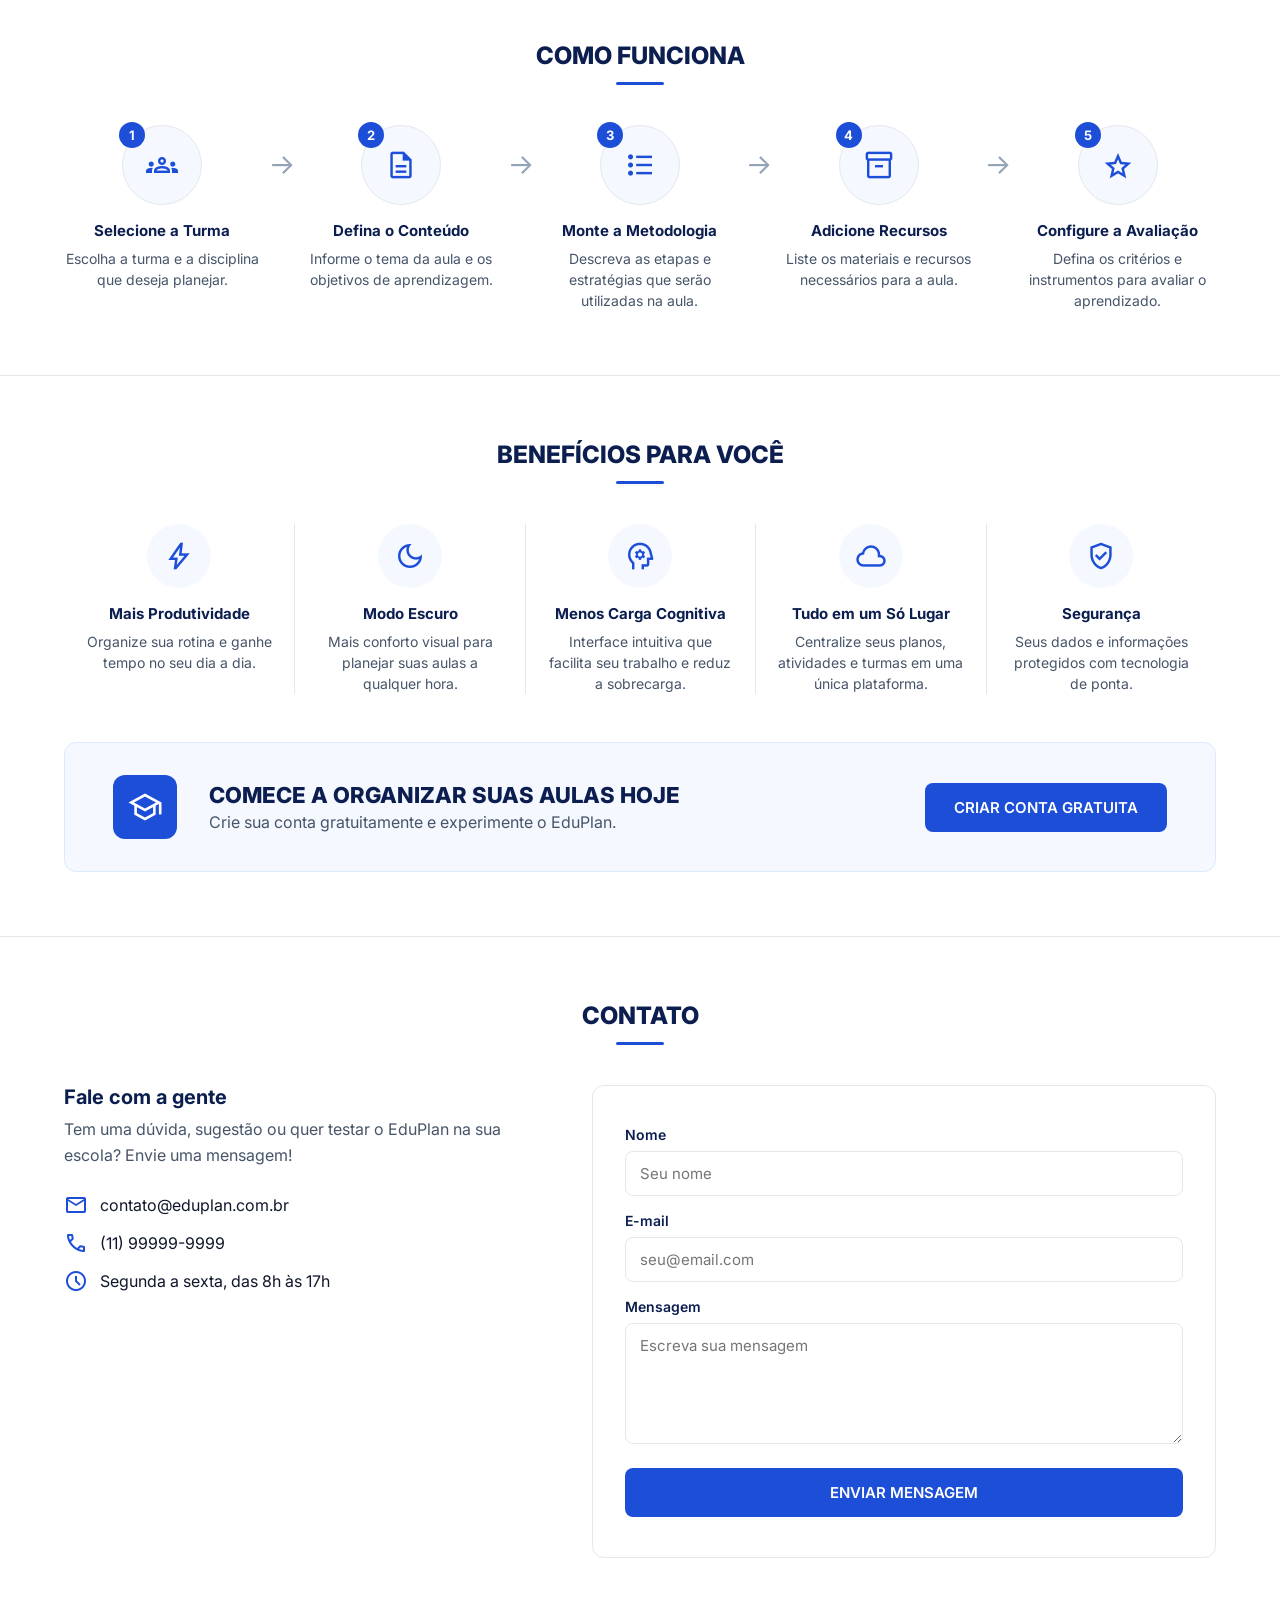
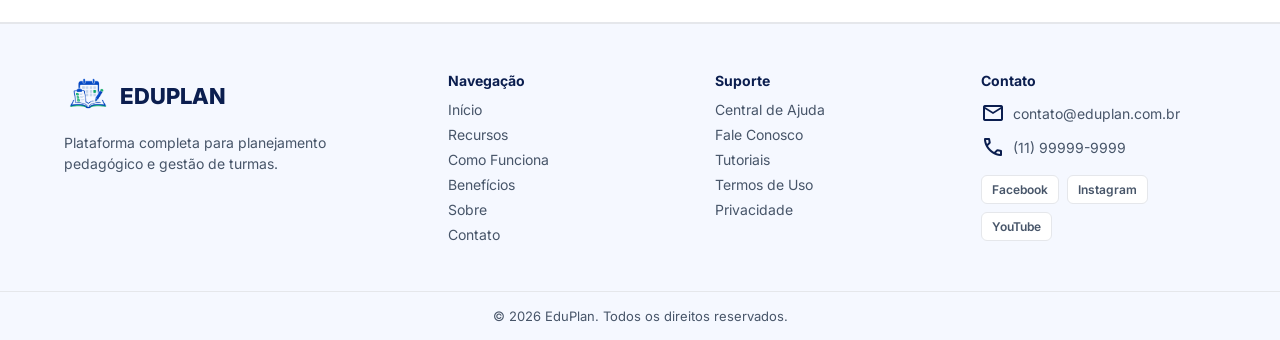
==== commit 3a9ddd0e: "Subindo todas as seções do site" ====
--- a/index.html
+++ b/index.html
@@ -1,5 +1,5 @@
 <!DOCTYPE html>
-<html lang="en">
+<html lang="pt-BR">
 <head>
     <meta charset="UTF-8">
     <meta name="viewport" content="width=device-width, initial-scale=1.0">
@@ -7,80 +7,74 @@
     <link rel="stylesheet" href="style.css">
     <!-- Importando a fonte do projeto -->
     <link href="https://fonts.googleapis.com/css2?family=Inter:ital,opsz,wght@0,14..32,100..900;1,14..32,100..900&display=swap" rel="stylesheet">
-    
-    <!-- Biblioteca de ícones do Google (Material Symbols) 
-     Para usar um ícone, basta escrever o NOME dentro de um <span> 
-     <span class="material-symbols-outlined">home</span>--> 
-    <link href="https://fonts.googleapis.com/css2?family=Material+Symbols+Outlined" rel="stylesheet" />
+    <!-- NOVO: biblioteca de ícones do Google (Material Symbols).
+         Para usar um ícone, basta escrever o NOME dele dentro de um <span>:
+         <span class="material-symbols-outlined">home</span>
+         Lista de ícones: fonts.google.com/icons -->
+    <link href="https://fonts.googleapis.com/css2?family=Material+Symbols+Outlined" rel="stylesheet">
 </head>
 <body>
-
-    <!-- HEADER -->
-    <!-- <header> é uma tag semântica: ela existe especificamente para marcar o cabeçalho do site.
-    class="header" conecta essa tag com o CSS -->
+    <!-- ===================== HEADER ===================== -->
     <header class="header">
-        <!-- Essa div é só um "envelope" interno, usado para limitar a largura do conteúdo e organizar os itens com Flexbox -->
         <div class="header-inner">
-            <a href="#" class="logo">
+            <a href="#inicio" class="logo">
                 <img src="./assets/image.png" alt="Logo do Eduplan">
 
-                <h2 style="color: #1D4ED8;">Edu <span style="color: #16A34A;">Plan</span></h2>
+                <h2 style="color: #0B1E4F;">Edu <span style="color: #2563EB;">Plan</span></h2>
             </a>
 
+            <!-- Cada link aponta para o "id" de uma seção da página.
+                 Ex.: href="#sobre" leva até <section id="sobre"> -->
             <ul class="nav" id="nav">
-                <li><a href="#">Inicio</a></li>
+                <li><a href="#inicio">Início</a></li>
+                <li><a href="#sobre">Sobre</a></li>
                 <li><a href="#funcionalidades">Recursos</a></li>
-                <li><a href="#">Beneficios</a></li>
-                <li><a href="#">Sobre</a></li>
-                <li><a href="#">Depoimentos</a></li>
-                <li><a href="#">Contato</a></li>  
+                <li><a href="#beneficios">Benefícios</a></li>
+                <li><a href="#contato">Contato</a></li>
 
                 <li class="nav-actions">
-                    <a href="#" class="btn btn-entrar">Entrar</a>
-                    <a href="#" class="btn btn-cadastrar">Cadastrar</a>
+                    <a href="./login.html" class="btn btn-entrar">Entrar</a>
+                    <a href="./cadastro.html" class="btn btn-cadastrar">Cadastrar</a>
                 </li>
             </ul>
 
             <div class="actions">
-                <a href="#" class="btn btn-entrar">Entrar</a>
-                <a href="#" class="btn btn-cadastrar">Cadastrar</a>
+                <a href="./login.html" class="btn btn-entrar">Entrar</a>
+                <a href="./cadastro.html" class="btn btn-cadastrar">Cadastrar</a>
             </div>
 
             <button class="hamburguer" id="btn-menu">☰</button>
         </div>
     </header>
 
-    <!-- HERO -->
-    <!-- "Hero" é o nome da primeira seção do site, a "vitrine".
-     <main> marca o conteúdo principal da página (as próximas seções também vão aqui dentro) -->
-
+    <!-- ===================== HERO ===================== -->
+    <!-- "Hero" é o nome da primeira seção do site, a grande "vitrine".
+         <main> marca o conteúdo principal da página (as próximas seções também vão aqui dentro) -->
     <main>
-        <!-- Section são seções do projeto -->
         <section class="hero" id="inicio">
-            <!-- Mesmo "envelope" do header: limita a largura e 
-             organiza as duas colunas -->
+            <!-- Mesmo "envelope" do header: limita a largura e organiza as duas colunas -->
             <div class="hero-inner">
 
-                <!-- COLUNA DA ESQUERDA: textos e botões -->
+                <!-- ========== COLUNA DA ESQUERDA: textos e botões ========== -->
                 <div class="hero-texto">
-                    <span class="hero-etiqueta">Plataforma para Professores</span>
-                
-                    <!-- O texto está escrito normal. Quem deixa em MAIÚSCULAS é o CSS (text-transform)
-                    O <span> permite pintar só a palavra "inteligente" de azul -->
+                    <span class="hero-etiqueta">Plataforma para professores</span>
+
+                    <!-- O texto está escrito normal. Quem deixa em MAIÚSCULAS é o CSS (text-transform).
+                         O <span> permite pintar só a palavra "inteligente" de azul -->
                     <h1 class="hero-titulo">
                         Planejamento pedagógico <span>inteligente</span>
                     </h1>
 
                     <p class="hero-descricao">
-                    Organize planos de aula, acompanhe turmas e centralize sua rotina acadêmica em um
-                    só lugar.
+                        Organize planos de aula, acompanhe turmas e centralize sua
+                        rotina acadêmica em um só lugar.
                     </p>
 
                     <div class="hero-botoes">
                         <a href="#" class="btn btn-primario btn-grande">Começar agora</a>
-                        <a href="#" class="btn btn-contorno btn-grande">
+                        <a href="#funcionalidades" class="btn btn-contorno btn-grande">
                             <span class="material-symbols-outlined">play_arrow</span>
-                            Ver Recursos
+                            Ver recursos
                         </a>
                     </div>
 
@@ -90,74 +84,123 @@
                             <span class="material-symbols-outlined">verified_user</span>
                             <p><strong>Seguro</strong> Seus dados protegidos</p>
                         </li>
-
                         <li>
                             <span class="material-symbols-outlined">cloud</span>
                             <p>Acesso em qualquer lugar</p>
                         </li>
-
                         <li>
                             <span class="material-symbols-outlined">schedule</span>
                             <p>Economize tempo</p>
                         </li>
                     </ul>
                 </div>
-                
-                <img 
-                    src="./assets/dashboard.png" 
-                    alt="Tela do Dashboard do Eduplan"
+
+                <!-- ========== COLUNA DA DIREITA: imagem do Dashboard ========== -->
+                <!-- O "alt" descreve a imagem para quem usa leitor de tela
+                     (e aparece no lugar dela se o arquivo não for encontrado) -->
+                <img
+                    src="./assets/dashboard.png"
+                    alt="Tela do Dashboard do EduPlan com próximas aulas, calendário e resumo de planos"
                     class="hero-imagem"
                 >
-            </div>
-        </section>
-
-        <!-- FUNCIONALIDADES (RECURSOS) -->
+
+            </div>
+        </section>
+
+        <!-- ===================== SOBRE ===================== -->
+        <!-- Apresenta o projeto: o que é, para quem é e quem está desenvolvendo -->
+        <section class="secao" id="sobre">
+            <div class="container">
+                <!-- Mesmo título usado nas outras seções (com a linha azul embaixo) -->
+                <h2 class="secao-titulo">Sobre o EduPlan</h2>
+
+                <!-- Grid com duas colunas: texto à esquerda, destaques à direita -->
+                <div class="sobre-conteudo">
+
+                    <!-- ========== COLUNA DA ESQUERDA: o texto ========== -->
+                    <div class="sobre-texto">
+                        <p>
+                            O <strong>EduPlan</strong> é uma plataforma web e mobile pensada para
+                            facilitar a rotina do professor. Ela reúne em um só lugar o
+                            planejamento das aulas e o acompanhamento das turmas.
+                        </p>
+                        <p>
+                            Sabemos que muitos professores planejam com pressa ou no fim do dia,
+                            já cansados. Por isso, o EduPlan foi pensado para ser
+                            <strong>simples, rápido e intuitivo</strong>.
+                        </p>
+                    </div>
+
+                    <!-- ========== COLUNA DA DIREITA: 3 destaques ========== -->
+                    <!-- Uma lista, porque são três itens do mesmo tipo -->
+                    <ul class="sobre-destaques">
+                        <li>
+                            <!-- Reaproveitamos o círculo da seção Benefícios -->
+                            <div class="beneficio-circulo"><span class="material-symbols-outlined">flag</span></div>
+                            <div>
+                                <h3>Objetivo</h3>
+                                <p>Centralizar o planejamento pedagógico em uma interface fácil de usar.</p>
+                            </div>
+                        </li>
+                        <li>
+                            <div class="beneficio-circulo"><span class="material-symbols-outlined">person</span></div>
+                            <div>
+                                <h3>Para quem</h3>
+                                <p>Professores da Educação Básica e do Ensino Superior.</p>
+                            </div>
+                        </li>
+                    </ul>
+
+                </div>
+            </div>
+        </section>
+
+        <!-- ===================== FUNCIONALIDADES ===================== -->
         <!-- Cada cartão é um Requisito Funcional (RF) da documentação do projeto -->
         <section class="secao" id="funcionalidades">
             <!-- .container limita a largura, igual ao header-inner e ao hero-inner -->
             <div class="container">
                 <h2 class="secao-titulo">Funcionalidades</h2>
 
-                <!-- A grade (GRID) que organiza os 5 cartões -->
+                <!-- A grade (Grid) que organiza os 5 cartões -->
                 <div class="cards">
+
+                    <!-- <article> = um conteúdo que faz sentido sozinho, como um cartão -->
                     <article class="card">
                         <span class="material-symbols-outlined card-icone">description</span>
-                        <h3>Planos de aula</h3>
-                        <p>Crie, edite, duplique e exporte seus planos em PDF ou DOCX de forma rápida</p>
+                        <h3>Planos de Aula</h3>
+                        <p>Crie, edite, duplique e exporte seus planos em PDF ou DOCX de forma rápida.</p>
                     </article>
 
                     <article class="card">
                         <span class="material-symbols-outlined card-icone">calendar_month</span>
                         <h3>Calendário Acadêmico</h3>
-                        <p>Visualize prazos, provas, eventos e feriados em um calendário integrado</p>
+                        <p>Visualize prazos, provas, eventos e feriados em um calendário integrado.</p>
                     </article>
 
                     <article class="card">
                         <span class="material-symbols-outlined card-icone">groups</span>
                         <h3>Diário de Classe</h3>
-                        <p>Registre frequência e notas de alunos por turma de maneira simples e eficiente.</p>
+                        <p>Registre frequência e notas dos alunos por turma de maneira simples e eficiente.</p>
                     </article>
 
                     <article class="card">
                         <span class="material-symbols-outlined card-icone">folder_open</span>
                         <h3>Banco de Atividades</h3>
-                        <p>Armazene exercicios, textos, mídias e documentos no seus
-                            repositório pessoal.
-                        </p>
+                        <p>Armazene exercícios, textos, mídias e documentos no seu repositório pessoal.</p>
                     </article>
 
                     <article class="card">
-                        <span class="material-symbols-outlined card-icone">track-changes</span>
+                        <span class="material-symbols-outlined card-icone">track_changes</span>
                         <h3>Integração BNCC</h3>
-                        <p>Busque competências e habilidades automaticamente para seus 
-                            planos de aula.
-                        </p>
+                        <p>Busque competências e habilidades automaticamente para seus planos de aula.</p>
                     </article>
-                </div>
-            </div>
-        </section>
-
-        <!-- COMO FUNCIONA -->
+
+                </div>
+            </div>
+        </section>
+
+        <!-- ===================== COMO FUNCIONA (NOVO) ===================== -->
         <!-- As 5 etapas do "Fluxo Principal: Criação de Plano de Aula" da documentação -->
         <section class="secao" id="como-funciona">
             <div class="container">
@@ -226,7 +269,7 @@
             </div>
         </section>
 
-        <!-- BENEFÍCIOS -->
+        <!-- ===================== BENEFÍCIOS (NOVO) ===================== -->
         <section class="secao" id="beneficios">
             <div class="container">
                 <h2 class="secao-titulo">Benefícios para você</h2>
@@ -259,8 +302,155 @@
                         <p>Seus dados e informações protegidos com tecnologia de ponta.</p>
                     </li>
                 </ul>
+
+                <!-- ========== CHAMADA FINAL (CTA) ========== -->
+                <!-- CTA = "Call to Action" (chamada para ação): convida o visitante a se cadastrar -->
+                <div class="cta">
+                    <div class="cta-icone"><span class="material-symbols-outlined">school</span></div>
+
+                    <div class="cta-texto">
+                        <h2>Comece a organizar suas aulas hoje</h2>
+                        <p>Crie sua conta gratuitamente e experimente o EduPlan.</p>
+                    </div>
+
+                    <!-- Reaproveitamos as classes de botão do Hero! -->
+                    <a href="./cadastro.html" class="btn btn-primario btn-grande">Criar conta gratuita</a>
+                </div>
+            </div>
+        </section>
+
+        <!-- ===================== CONTATO (NOVO) ===================== -->
+        <section class="secao" id="contato">
+            <div class="container">
+                <h2 class="secao-titulo">Contato</h2>
+
+                <!-- Grid com duas colunas: informações à esquerda, formulário à direita -->
+                <div class="contato-conteudo">
+
+                    <!-- ========== COLUNA DA ESQUERDA: informações ========== -->
+                    <div class="contato-info">
+                        <h3>Fale com a gente</h3>
+                        <p>Tem uma dúvida, sugestão ou quer testar o EduPlan na sua escola? Envie uma mensagem!</p>
+
+                        <ul class="contato-lista">
+                            <li>
+                                <span class="material-symbols-outlined">mail</span>
+                                contato@eduplan.com.br
+                            </li>
+                            <li>
+                                <span class="material-symbols-outlined">call</span>
+                                (11) 99999-9999
+                            </li>
+                            <li>
+                                <span class="material-symbols-outlined">schedule</span>
+                                Segunda a sexta, das 8h às 17h
+                            </li>
+                        </ul>
+                    </div>
+
+                    <!-- ========== COLUNA DA DIREITA: o formulário ========== -->
+                    <!-- <form> agrupa os campos. O id serve para o JavaScript encontrar o formulário -->
+                    <form class="contato-form" id="form-contato">
+
+                        <!-- O "for" do <label> precisa ser IGUAL ao "id" do campo.
+                             Assim, clicar no texto já coloca o cursor dentro do campo -->
+                        <label for="nome">Nome</label>
+                        <!-- "required" = campo obrigatório. O navegador não deixa enviar vazio -->
+                        <input type="text" id="nome" placeholder="Seu nome" required>
+
+                        <label for="email">E-mail</label>
+                        <!-- type="email" faz o navegador conferir se tem @ e formato de e-mail -->
+                        <input type="email" id="email" placeholder="seu@email.com" required>
+
+                        <label for="mensagem">Mensagem</label>
+                        <!-- <textarea> é um campo de texto com várias linhas -->
+                        <textarea id="mensagem" rows="5" placeholder="Escreva sua mensagem" required></textarea>
+
+                        <!-- type="submit" = este botão ENVIA o formulário.
+                             Reaproveitamos as classes de botão do Hero -->
+                        <button type="submit" class="btn btn-primario btn-grande">Enviar mensagem</button>
+
+                        <!-- Parágrafo vazio: o JavaScript escreve aqui o aviso de "mensagem enviada" -->
+                        <p class="form-aviso" id="form-aviso"></p>
+                    </form>
+
+                </div>
+            </div>
         </section>
     </main>
+
+    <!-- ===================== FOOTER / RODAPÉ (NOVO) ===================== -->
+    <!-- <footer> é a tag semântica do rodapé. Ele fica FORA do <main>,
+         porque não é o conteúdo principal da página -->
+    <footer class="footer">
+        <!-- Reaproveitamos o .container para alinhar com o resto da página -->
+        <div class="container footer-colunas">
+
+            <!-- Coluna 1: logo e descrição -->
+            <div class="footer-sobre">
+                <a href="#inicio" class="footer-logo">
+                    <img src="./assets/image.png" alt="Logo do Eduplan">
+                    <span>EDUPLAN</span>
+                </a>
+                <p>Plataforma completa para planejamento pedagógico e gestão de turmas.</p>
+            </div>
+
+            <!-- Coluna 2: links para as seções desta página.
+                 O href="#id" leva até a seção que tem aquele id -->
+            <div>
+                <h3>Navegação</h3>
+                <ul class="footer-links">
+                    <li><a href="#inicio">Início</a></li>
+                    <li><a href="#funcionalidades">Recursos</a></li>
+                    <li><a href="#como-funciona">Como Funciona</a></li>
+                    <li><a href="#beneficios">Benefícios</a></li>
+                    <li><a href="#sobre">Sobre</a></li>
+                    <li><a href="#contato">Contato</a></li>
+                </ul>
+            </div>
+
+            <!-- Coluna 3: páginas que ainda não existem (por isso href="#") -->
+            <div>
+                <h3>Suporte</h3>
+                <ul class="footer-links">
+                    <li><a href="#">Central de Ajuda</a></li>
+                    <li><a href="#contato">Fale Conosco</a></li>
+                    <li><a href="#">Tutoriais</a></li>
+                    <li><a href="#">Termos de Uso</a></li>
+                    <li><a href="#">Privacidade</a></li>
+                </ul>
+            </div>
+
+            <!-- Coluna 4: contato.
+                 <address> é a tag semântica para informações de contato -->
+            <address class="footer-contato">
+                <h3>Contato</h3>
+
+                <!-- "mailto:" abre o programa de e-mail; "tel:" liga no celular -->
+                <a href="mailto:contato@eduplan.com.br">
+                    <span class="material-symbols-outlined">mail</span>
+                    contato@eduplan.com.br
+                </a>
+                <a href="tel:+5511999999999">
+                    <span class="material-symbols-outlined">call</span>
+                    (11) 99999-9999
+                </a>
+
+                <!-- Redes sociais. Troquem o "#" pelo endereço real quando existir -->
+                <div class="footer-redes">
+                    <a href="#">Facebook</a>
+                    <a href="#">Instagram</a>
+                    <a href="#">YouTube</a>
+                </div>
+            </address>
+        </div>
+
+        <!-- Faixa de baixo com o copyright.
+             O ano fica vazio: o JavaScript escreve o ano atual dentro do <span id="ano"> -->
+        <div class="footer-copyright">
+            <p>© <span id="ano"></span> EduPlan. Todos os direitos reservados.</p>
+        </div>
+    </footer>
 
     <script src="script.js"></script>
 </body>
--- a/style.css
+++ b/style.css
@@ -14,11 +14,11 @@
     --cor-borda: #E5E7EB;
     --cor-fundo: #FFFFFF;
 
-    /* NOVAS Variáveis */
-    --azul-marinho: #0B1E4F;
-    --azul-hover: #1E40AF;
-    --azul-claro: #DBEAFE;
-    --fundo-suave: #F5F8FF;
+    /* NOVAS (usadas no Hero) */
+    --azul-marinho: #0B1E4F;   /* cor do título grande */
+    --azul-hover: #1E40AF;     /* azul do botão quando o mouse passa por cima */
+    --azul-claro: #DBEAFE;     /* fundo da etiqueta e do botão de contorno no hover */
+    --fundo-suave: #F5F8FF;    /* fundo levemente azulado do Hero */
 }
 
 /* O "*" seleciona TODOS os elementos da página */
@@ -140,12 +140,12 @@
 }
 
 .btn-cadastrar {
-    background-color: var(--verde);
+    background-color: var(--azul-escuro);
     color: #FFF;
 }
 
 .btn-cadastrar:hover {
-    background-color: var(--verde-escuro);
+    background-color: var(--azul-hover);
 }
 
 /* Menu Hamburguer */
@@ -210,13 +210,18 @@
     }
 }
 
-/* HERO */
-
-/* Icones do Google: Deixamos o tamanho padrão menor e alinhado 
-ao texto */
+
+/* =====================================================================
+   HERO — tudo daqui para baixo é da seção Hero
+   ===================================================================== */
+
+/* Ícones do Google: deixamos o tamanho padrão menor e alinhado ao texto */
 .material-symbols-outlined {
     font-size: 20px;
-    line-height: 1;
+    line-height: 1; 
+    /* Segurança: enquanto a fonte de ícones carrega, o navegador mostraria o NOME
+       do ícone (ex.: "verified_user"). Estas linhas limitam o espaço a um quadradinho,
+       para o texto não "vazar" e bagunçar o layout */
     display: inline-block;
     width: 1em;
     overflow: hidden;
@@ -226,29 +231,31 @@
 
 .hero {
     background-color: var(--fundo-suave);
-    padding: 64px 0 80px; /* 64px em cima, 0 nas laterais, 80px embaixo*/
+    padding: 64px 0 80px; /* 64px em cima, 0 nas laterais, 80px embaixo */
     border-bottom: 1px solid var(--cor-borda);
 }
 
-/* Aqui usaremos o GRID, "irmão" do Flexbox
--> Flexbox organiza em UMA direção; Grid organiza em colunas E linhas 
-*/
+/* Agora usamos o GRID, "irmão" do Flexbox.
+   Flexbox organiza em UMA direção; Grid organiza em colunas E linhas.
+   Aqui: 2 colunas, a da direita (imagem) um pouco maior que a da esquerda */
 .hero-inner {
     max-width: 1200px;
     margin: 0 auto;
     padding: 0 24px;
 
     display: grid;
-    /* "fr" = fração do espaço disponivel */
+    /* "fr" = fração do espaço disponível.
+       minmax(0, ...) impede que um conteúdo largo "estique" a coluna além da tela */
     grid-template-columns: minmax(0, 1fr) minmax(0, 1.2fr);
     align-items: center;
     gap: 48px;
 }
 
-/* Coluna da Esquerda */
-
+/* ---------- Coluna da esquerda ---------- */
+
+/* Etiqueta azul clarinha acima do título */
 .hero-etiqueta {
-    display: inline-block;
+    display: inline-block; /* <span> sozinho não aceita padding direito; inline-block resolve */
     background-color: var(--azul-claro);
     color: var(--azul-escuro);
     font-size: 12px;
@@ -264,11 +271,13 @@
     color: var(--azul-marinho);
     font-size: 54px;
     font-weight: 800;
-    line-height: 1.05;
+    line-height: 1.05; /* Linhas bem próximas, como no esboço */
     text-transform: uppercase;
     margin-bottom: 20px;
 }
 
+/* Só a palavra dentro do <span> fica azul.
+   "display: block" faz ela começar em uma linha nova */
 .hero-titulo span {
     color: var(--azul-escuro);
     display: block;
@@ -278,26 +287,26 @@
     font-size: 18px;
     line-height: 1.5;
     color: var(--texto-secundario);
-    max-width: 440px; /* Impede que a linha fique muito comprida*/
+    max-width: 440px; /* Impede que a linha fique comprida demais */
     margin-bottom: 32px;
 }
 
 .hero-botoes {
     display: flex;
     gap: 12px;
-    flex-wrap: wrap; /* Se não couber, o segundo botão desce p/ baixo */
+    flex-wrap: wrap; /* Se não couber, o segundo botão desce para a linha de baixo */
     margin-bottom: 32px;
 }
 
 /* Versão maior do botão */
-
 .btn-grande {
     font-size: 15px;
     padding: 14px 28px;
     text-transform: uppercase;
-    gap: 8px;
-}
-
+    gap: 8px; /* Espaço entre o ícone ▶ e o texto */
+}
+
+/* Botão azul cheio */
 .btn-primario {
     background-color: var(--azul-escuro);
     color: #FFF;
@@ -307,6 +316,7 @@
     background-color: var(--azul-hover);
 }
 
+/* Botão só com a borda azul */
 .btn-contorno {
     background-color: var(--cor-fundo);
     color: var(--azul-escuro);
@@ -318,7 +328,6 @@
 }
 
 /* Faixa com as 3 vantagens */
-
 .hero-vantagens {
     list-style: none;
     display: flex;
@@ -330,7 +339,7 @@
 }
 
 .hero-vantagens li {
-    flex: 1; /* Os 3 itens dividem a largura igualmente*/
+    flex: 1; /* Os 3 itens dividem a largura igualmente */
     display: flex;
     align-items: center;
     gap: 10px;
@@ -340,9 +349,8 @@
     color: var(--texto-secundario);
 }
 
-/* Linha divisória entre os itens 
-"li + li" = todo <li> que vem DEPOIS de outro <li> (ou seja, o 2º e o 3º)
-*/
+/* Linha divisória entre os itens.
+   "li + li" = todo <li> que vem DEPOIS de outro <li> (ou seja, o 2º e o 3º) */
 .hero-vantagens li + li {
     border-left: 1px solid var(--cor-borda);
 }
@@ -358,77 +366,117 @@
     font-weight: 600;
 }
 
-/* Coluna da direita: Imagem do Dashboard */
+/* ---------- Coluna da direita: imagem do Dashboard ---------- */
 
 .hero-imagem {
-    width: 100%;
-    height: auto;
+    width: 100%;  /* A imagem ocupa toda a largura da coluna... */
+    height: auto; /* ...e a altura acompanha, sem deformar */
     display: block;
     background-color: var(--cor-fundo);
     border: 2px solid var(--texto-principal);
-    border-radius: 14px;
+    border-radius: 14px; /* Cantos arredondados */
+    /* Sombra: deslocamento X, deslocamento Y, desfoque e cor (com transparência) */
     box-shadow: 0 20px 40px rgba(15, 23, 42, 0.08);
 }
 
-/* FUNCIONALIDADES */
-
-/* Faz a página "deslizar" suavemente ao clicar em um link do 
-header */
+/* ---------- Hero no tablet e celular ---------- */
+
+/* Telas até 1024px: a imagem desce para baixo do texto */
+@media (max-width: 1024px) {
+    .hero-inner {
+        grid-template-columns: minmax(0, 1fr); /* 1 coluna só: a imagem desce para baixo do texto */
+    }
+}
+
+/* Telas até 768px (celular) */
+@media (max-width: 768px) {
+    .hero {
+        padding: 40px 0 56px;
+    }
+
+    .hero-titulo {
+        font-size: 36px;
+    }
+
+    .hero-descricao {
+        font-size: 16px;
+    }
+
+    /* Botões um embaixo do outro, ocupando a largura toda */
+    .hero-botoes {
+        flex-direction: column;
+    }
+
+    /* Vantagens também empilhadas, com linha divisória em cima em vez de do lado */
+    .hero-vantagens {
+        flex-direction: column;
+        gap: 12px;
+        max-width: none;
+    }
+
+    .hero-vantagens li + li {
+        border-left: none;
+        border-top: 1px solid var(--cor-borda);
+        padding-top: 12px;
+    }
+}
+
+/* =====================================================================
+   FUNCIONALIDADES (NOVO)
+   ===================================================================== */
+
+/* Faz a página "deslizar" suavemente ao clicar em um link como href="#funcionalidades" */
 html {
     scroll-behavior: smooth;
 }
 
-/* Como o header fica grudado no topo (sticky), ele cobriria o 
-começo da seção. o scroll-margin-top deixa uma folga do tamanho
-do header ao rolar até ela */
+/* Como o header fica grudado no topo (sticky), ele cobriria o começo da seção.
+   scroll-margin-top deixa uma folga do tamanho do header ao rolar até ela */
 section {
     scroll-margin-top: 90px;
 }
 
-/* O espaçamento de cima e de baixo, também reaproveitado nas 
-próximas seções */
-.secao {
-    padding: 64px 0;
-    border-bottom: 1px solid var(--cor-borda);
-}
-
-/* Limita a largura e centraliza, igual ao .header-inner
-   Vamos reaproveitar essa classe em TODAS as próximas seções
-*/
+/* .container: limita a largura e centraliza, igual ao .header-inner.
+   Vamos reaproveitar essa classe em TODAS as próximas seções */
 .container {
     max-width: 1200px;
     margin: 0 auto;
     padding: 0 24px;
 }
 
-/* Titulo das seções (FUNCIONALIDADES, COMO FUNCIONA... */
+/* .secao: o espaçamento de cima e de baixo, também reaproveitado nas próximas seções */
+.secao {
+    padding: 64px 0;
+    border-bottom: 1px solid var(--cor-borda);
+}
+
+/* Título das seções (FUNCIONALIDADES, COMO FUNCIONA...) */
 .secao-titulo {
     color: var(--azul-marinho);
     font-size: 24px;
-    font-weight: 800px;
+    font-weight: 800;
     text-transform: uppercase;
-    text-align: center;
+    text-align: center; /* Centraliza o texto */
     margin-bottom: 40px;
-    /* border-bottom: 3px solid var(--azul-escuro); */
 }
 
 /* A linha azul embaixo do título.
-   ::after cria um "elemento extra" logo depois do conteúdo do título
-   sem precisar escrever nada no HTML.
-*/
+   ::after cria um "elemento extra" logo depois do conteúdo do título,
+   sem precisar escrever nada no HTML */
 .secao-titulo::after {
-    content: ""; /* Obrigatório no ::after, mesmo vazio */
-    display: block;
-    width: 40px;
+    content: "";          /* Obrigatório no ::after, mesmo vazio */
+    display: block;       /* Faz a linha ficar embaixo do texto */
+    width: 48px;
     height: 3px;
     background-color: var(--azul-escuro);
-    margin: 12px auto 0;
+    margin: 12px auto 0;  /* 12px em cima; "auto" nas laterais centraliza a linha */
     border-radius: 2px;
 }
 
+/* A grade de cartões: 5 colunas do mesmo tamanho */
 .cards {
     display: grid;
-    grid-template-columns: repeat(5, 1fr); /* 1fr 1fr 1fr 1fr 1fr*/
+    grid-template-columns: repeat(5, 1fr); /* repeat(5, 1fr) = "1fr 1fr 1fr 1fr 1fr" */
     gap: 20px;
 }
 
@@ -438,14 +486,16 @@
     border-radius: 12px;
     padding: 32px 20px;
     text-align: center;
-    transition: transform .2s ease, box-shadow .2s ease; /* Animação*/
-}
-
+    transition: transform .2s ease, box-shadow .2s ease; /* Animação suave no hover */
+}
+
+/* Ao passar o mouse, o cartão "sobe" um pouquinho e ganha sombra */
 .card:hover {
-    transform: translateY(-4px);
-    box-shadow: 0px 10px 24px rgba(15, 23, 42, 0.08);
-}
-
+    transform: translateY(-4px); /* Move 4px para cima */
+    box-shadow: 0 10px 24px rgba(15, 23, 42, 0.08);
+}
+
+/* Ícone grande e azul no topo do cartão */
 .card-icone {
     font-size: 48px;
     color: var(--azul-escuro);
@@ -464,8 +514,33 @@
     color: var(--texto-secundario);
 }
 
+/* ---------- Funcionalidades no tablet e celular ---------- */
+
+/* Tablet: 2 cartões por linha */
+@media (max-width: 1024px) {
+    .cards {
+        grid-template-columns: repeat(2, 1fr);
+    }
+}
+
+/* Celular: 1 cartão por linha */
+@media (max-width: 768px) {
+    .secao {
+        padding: 48px 0;
+    }
+
+    .secao-titulo {
+        font-size: 20px;
+    }
+
+    .cards {
+        grid-template-columns: 1fr;
+    }
+}
+
+
 /* =====================================================================
-   COMO FUNCIONA
+   COMO FUNCIONA (NOVO)
    ===================================================================== */
 
 /* Flexbox: etapas e setas lado a lado, numa linha só */
@@ -547,7 +622,7 @@
 }
 
 /* =====================================================================
-   BENEFÍCIOS
+   BENEFÍCIOS (NOVO)
    ===================================================================== */
 
 /* Grid com 5 colunas, igual aos cartões de Funcionalidades */
@@ -597,3 +672,641 @@
     line-height: 1.5;
     color: var(--texto-secundario);
 }
+
+/* =====================================================================
+   CHAMADA FINAL - CTA (NOVO)
+   ===================================================================== */
+
+/* Caixa azul clarinha com ícone, texto e botão lado a lado (Flexbox) */
+.cta {
+    display: flex;
+    align-items: center;
+    gap: 32px;
+    background-color: var(--fundo-suave);
+    border: 1px solid var(--azul-claro);
+    border-radius: 12px;
+    padding: 32px 48px;
+}
+
+/* Quadrado azul com o ícone de capelo */
+.cta-icone {
+    width: 64px;
+    height: 64px;
+    border-radius: 12px;
+    background-color: var(--azul-escuro);
+    color: #FFF;
+    flex-shrink: 0; /* O quadrado nunca encolhe */
+
+    display: flex;
+    align-items: center;
+    justify-content: center;
+}
+
+.cta-icone .material-symbols-outlined {
+    font-size: 36px;
+}
+
+/* O texto ocupa todo o espaço do meio, empurrando o botão para a direita */
+.cta-texto {
+    flex: 1;
+}
+
+.cta-texto h2 {
+    font-size: 22px;
+    font-weight: 800;
+    color: var(--azul-marinho);
+    text-transform: uppercase;
+    margin-bottom: 4px;
+}
+
+.cta-texto p {
+    color: var(--texto-secundario);
+}
+
+/* ---------- Como Funciona, Benefícios e CTA no tablet e celular ---------- */
+
+/* Tablet: as etapas e os benefícios ficam um embaixo do outro */
+@media (max-width: 1024px) {
+    .passos {
+        flex-direction: column; /* Coluna em vez de linha */
+        align-items: center;
+        gap: 32px;
+    }
+
+    /* Em coluna, as setas para o lado não fazem sentido: escondemos */
+    .seta {
+        display: none;
+    }
+
+    .beneficios {
+        grid-template-columns: repeat(2, 1fr);
+        gap: 32px 0; /* 32px entre as linhas, 0 entre as colunas */
+    }
+
+    /* Sem divisória lateral quando os itens quebram de linha */
+    .beneficios li + li {
+        border-left: none;
+    }
+}
+
+/* Celular */
+@media (max-width: 768px) {
+    .beneficios {
+        grid-template-columns: 1fr;
+    }
+
+    /* CTA em coluna e centralizado */
+    .cta {
+        flex-direction: column;
+        text-align: center;
+        padding: 32px 24px;
+        gap: 20px;
+    }
+
+    .cta-texto h2 {
+        font-size: 18px;
+    }
+
+    .cta .btn {
+        width: 100%; /* Botão ocupa toda a largura */
+    }
+}
+
+
+/* =====================================================================
+   FOOTER / RODAPÉ (NOVO)
+   ===================================================================== */
+
+.footer {
+    background-color: var(--fundo-suave);
+    border-top: 1px solid var(--cor-borda);
+    font-size: 14px;
+    color: var(--texto-secundario);
+}
+
+/* Grid com 4 colunas. A primeira (logo) é um pouco mais larga */
+.footer-colunas {
+    display: grid;
+    grid-template-columns: 1.5fr 1fr 1fr 1fr;
+    gap: 32px;
+    padding-top: 48px;
+    padding-bottom: 40px;
+}
+
+/* Logo do rodapé: imagem e nome lado a lado */
+.footer-logo {
+    display: flex;
+    align-items: center;
+    gap: 8px;
+    text-decoration: none;
+    font-size: 22px;
+    font-weight: 800;
+    margin-bottom: 12px;
+}
+
+.footer-logo img {
+    width: 48px;
+}
+
+/* A cor vai no <span>, porque a regra ".footer a" (mais abaixo) é mais
+   específica que ".footer-logo" e deixaria o nome cinza */
+.footer-logo span {
+    color: var(--azul-marinho);
+}
+
+.footer-sobre p {
+    max-width: 280px;
+    line-height: 1.5;
+}
+
+/* Títulos das colunas (Navegação, Suporte, Contato) */
+.footer h3 {
+    font-size: 14px;
+    color: var(--azul-marinho);
+    margin-bottom: 12px;
+}
+
+/* Listas de links: sem bolinhas e um embaixo do outro */
+.footer-links {
+    list-style: none;
+}
+
+.footer-links li {
+    margin-bottom: 8px;
+}
+
+/* Todos os links do rodapé: sem sublinhado e na cor do texto */
+.footer a {
+    color: var(--texto-secundario);
+    text-decoration: none;
+    transition: color .2s ease;
+}
+
+.footer a:hover {
+    color: var(--azul-escuro);
+}
+
+/* <address> deixa o texto em itálico por padrão; aqui voltamos ao normal */
+.footer-contato {
+    font-style: normal;
+}
+
+/* E-mail e telefone: ícone e texto lado a lado */
+.footer-contato > a {
+    display: flex;
+    align-items: center;
+    gap: 8px;
+    margin-bottom: 10px;
+}
+
+.footer-contato .material-symbols-outlined {
+    color: var(--azul-marinho);
+}
+
+/* Redes sociais: pequenos botões com borda */
+.footer-redes {
+    display: flex;
+    flex-wrap: wrap;
+    gap: 8px;
+    margin-top: 16px;
+}
+
+.footer-redes a {
+    font-size: 12px;
+    font-weight: 600;
+    border: 1px solid var(--cor-borda);
+    border-radius: 6px;
+    padding: 6px 10px;
+    background-color: var(--cor-fundo);
+}
+
+/* Faixa do copyright, com uma linha em cima */
+.footer-copyright {
+    border-top: 1px solid var(--cor-borda);
+    text-align: center;
+    font-size: 13px;
+    padding: 16px 24px;
+}
+
+/* ---------- Rodapé no tablet e celular ---------- */
+
+/* Tablet: 2 colunas */
+@media (max-width: 1024px) {
+    .footer-colunas {
+        grid-template-columns: repeat(2, 1fr);
+    }
+}
+
+/* Celular: 1 coluna */
+@media (max-width: 768px) {
+    .footer-colunas {
+        grid-template-columns: 1fr;
+        gap: 28px;
+    }
+}
+
+/* =====================================================================
+   SOBRE (NOVO)
+   ===================================================================== */
+
+/* Grid com 2 colunas: o texto (esquerda) é um pouco maior que os destaques */
+.sobre-conteudo {
+    display: grid;
+    grid-template-columns: 1.2fr 1fr;
+    gap: 48px;
+    align-items: center; /* Centraliza as duas colunas na vertical */
+}
+
+.sobre-texto p {
+    font-size: 17px;
+    line-height: 1.7;
+    color: var(--texto-secundario);
+    margin-bottom: 16px; /* Espaço entre um parágrafo e outro */
+}
+
+/* <strong> = texto em negrito. Aqui também deixamos na cor do título */
+.sobre-texto strong {
+    color: var(--azul-marinho);
+}
+
+/* Lista dos 3 destaques: sem bolinhas e um embaixo do outro */
+.sobre-destaques {
+    list-style: none;
+    display: flex;
+    flex-direction: column;
+    gap: 16px;
+}
+
+/* Cada destaque é um cartão com o círculo do ícone ao lado do texto */
+.sobre-destaques li {
+    display: flex;          /* Ícone e texto lado a lado */
+    align-items: center;
+    gap: 16px;
+    background-color: var(--cor-fundo);
+    border: 1px solid var(--cor-borda);
+    border-radius: 12px;
+    padding: 16px 20px;
+}
+
+/* O .beneficio-circulo tem "margin: 0 auto 16px" (para ficar centralizado lá em Benefícios).
+   Aqui ele fica ao lado do texto, então zeramos a margem e impedimos que encolha */
+.sobre-destaques .beneficio-circulo {
+    margin: 0;
+    flex-shrink: 0;
+}
+
+.sobre-destaques h3 {
+    font-size: 16px;
+    color: var(--azul-marinho);
+    margin-bottom: 4px;
+}
+
+.sobre-destaques p {
+    font-size: 14px;
+    line-height: 1.5;
+    color: var(--texto-secundario);
+}
+
+/* =====================================================================
+   CONTATO (NOVO)
+   ===================================================================== */
+
+/* Grid com 2 colunas: informações (esquerda) e formulário (direita, maior) */
+.contato-conteudo {
+    display: grid;
+    grid-template-columns: 1fr 1.3fr;
+    gap: 48px;
+    align-items: start; /* As duas colunas começam no topo */
+}
+
+.contato-info h3 {
+    font-size: 20px;
+    color: var(--azul-marinho);
+    margin-bottom: 8px;
+}
+
+.contato-info p {
+    line-height: 1.6;
+    color: var(--texto-secundario);
+    margin-bottom: 24px;
+}
+
+/* Lista de contatos: ícone + texto lado a lado */
+.contato-lista {
+    list-style: none;
+}
+
+.contato-lista li {
+    display: flex;
+    align-items: center;
+    gap: 12px;
+    margin-bottom: 14px;
+    color: var(--texto-principal);
+}
+
+.contato-lista .material-symbols-outlined {
+    color: var(--azul-escuro);
+    font-size: 24px;
+}
+
+/* O formulário é um cartão branco com os campos um embaixo do outro */
+.contato-form {
+    display: flex;
+    flex-direction: column; /* Um campo embaixo do outro */
+    gap: 8px;
+    background-color: var(--cor-fundo);
+    border: 1px solid var(--cor-borda);
+    border-radius: 12px;
+    padding: 32px;
+}
+
+.contato-form label {
+    font-size: 14px;
+    font-weight: 600;
+    color: var(--azul-marinho);
+    margin-top: 8px;
+}
+
+/* A vírgula aplica a MESMA regra para os dois seletores: input e textarea */
+.contato-form input,
+.contato-form textarea {
+    font-family: inherit;   /* Usa a mesma fonte do site (o navegador usaria outra) */
+    font-size: 15px;
+    padding: 12px 14px;
+    border: 1px solid var(--cor-borda);
+    border-radius: 8px;
+    resize: vertical;       /* O textarea só pode ser esticado para baixo */
+}
+
+/* :focus = quando o campo está selecionado (com o cursor dentro) */
+.contato-form input:focus,
+.contato-form textarea:focus {
+    outline: 2px solid var(--azul-escuro);
+    border-color: transparent;
+}
+
+.contato-form button {
+    margin-top: 16px;
+}
+
+/* Aviso que aparece depois de enviar (o texto vem do JavaScript) */
+.form-aviso {
+    color: var(--verde-escuro);
+    font-weight: 600;
+    text-align: center;
+}
+
+/* ---------- Sobre e Contato no tablet e celular ---------- */
+
+/* Tablet: as duas colunas viram uma só (uma embaixo da outra) */
+@media (max-width: 1024px) {
+    .sobre-conteudo,
+    .contato-conteudo {
+        grid-template-columns: 1fr;
+        gap: 32px;
+    }
+}
+
+/* Celular: menos espaço interno no formulário */
+@media (max-width: 768px) {
+    .contato-form {
+        padding: 24px 20px;
+    }
+}
+
+
+/* =====================================================================
+   LOGIN E CADASTRO (NOVO) — usado em login.html e cadastro.html
+   ===================================================================== */
+
+/* A tela é dividida em 2 colunas iguais e ocupa, no mínimo, a altura toda da janela.
+   100vh = 100% da altura da tela ("vh" = viewport height) */
+.acesso {
+    display: grid;
+    grid-template-columns: 1fr 1fr;
+    min-height: 100vh;
+}
+
+/* ---------- Painel azul da esquerda ---------- */
+
+.acesso-painel {
+    background-color: var(--azul-escuro);
+    color: #FFF;
+    padding: 48px;
+
+    /* Flexbox em coluna: logo, título, texto e lista um embaixo do outro,
+       centralizados na vertical */
+    display: flex;
+    flex-direction: column;
+    justify-content: center;
+    gap: 16px;
+}
+
+.acesso-logo {
+    display: flex;
+    align-items: center;
+    gap: 8px;
+    color: #FFF;
+    text-decoration: none;
+    font-size: 22px;
+    font-weight: 800;
+    margin-bottom: 24px;
+}
+
+.acesso-logo .material-symbols-outlined {
+    font-size: 32px;
+}
+
+.acesso-painel h2 {
+    font-size: 36px;
+    line-height: 1.15;
+    font-weight: 800;
+    max-width: 420px;
+}
+
+.acesso-painel p {
+    font-size: 17px;
+    line-height: 1.6;
+    color: var(--azul-claro);
+    max-width: 420px;
+}
+
+.acesso-vantagens {
+    list-style: none;
+    margin-top: 16px;
+}
+
+.acesso-vantagens li {
+    display: flex;
+    align-items: center;
+    gap: 12px;
+    margin-bottom: 14px;
+}
+
+/* ---------- Área do formulário (direita) ---------- */
+
+.acesso-conteudo {
+    background-color: var(--fundo-suave);
+    padding: 80px 24px 40px; /* Mais espaço em cima, para o link "Voltar" não encostar no cartão */
+
+    /* Centraliza o cartão do formulário no meio da área */
+    display: flex;
+    flex-direction: column;
+    align-items: center;
+    justify-content: center;
+    position: relative; /* Referência para o link "Voltar" (posição absoluta) */
+}
+
+/* "Voltar ao início" preso no canto de cima, à esquerda */
+.acesso-voltar {
+    position: absolute;
+    top: 24px;
+    left: 24px;
+    display: flex;
+    align-items: center;
+    gap: 6px;
+    font-size: 14px;
+    color: var(--texto-secundario);
+    text-decoration: none;
+}
+
+.acesso-voltar:hover {
+    color: var(--azul-escuro);
+}
+
+/* O cartão branco com o formulário */
+.acesso-card {
+    width: 100%;
+    max-width: 420px; /* Não fica largo demais em telas grandes */
+    background-color: var(--cor-fundo);
+    border: 1px solid var(--cor-borda);
+    border-radius: 16px;
+    padding: 40px 32px;
+    box-shadow: 0 10px 30px rgba(15, 23, 42, 0.06);
+}
+
+.acesso-card h1 {
+    font-size: 28px;
+    color: var(--azul-marinho);
+}
+
+.acesso-subtitulo {
+    color: var(--texto-secundario);
+    margin-bottom: 24px;
+}
+
+/* ---------- Campos do formulário (mesma ideia do formulário de Contato) ---------- */
+
+.acesso-form {
+    display: flex;
+    flex-direction: column; /* Um campo embaixo do outro */
+    gap: 6px;
+}
+
+.acesso-form label {
+    font-size: 14px;
+    font-weight: 600;
+    color: var(--azul-marinho);
+    margin-top: 10px;
+}
+
+/* A mesma regra para input, select (lista de opções) */
+.acesso-form input,
+.acesso-form select {
+    font-family: inherit;
+    font-size: 15px;
+    padding: 12px 14px;
+    border: 1px solid var(--cor-borda);
+    border-radius: 8px;
+    background-color: var(--cor-fundo);
+    width: 100%;
+}
+
+.acesso-form input:focus,
+.acesso-form select:focus {
+    outline: 2px solid var(--azul-escuro);
+    border-color: transparent;
+}
+
+/* Linha "Lembrar de mim" + "Esqueci minha senha" */
+.acesso-opcoes {
+    display: flex;
+    justify-content: space-between; /* Um em cada ponta */
+    align-items: center;
+    flex-wrap: wrap;
+    gap: 8px;
+    margin-top: 4px;
+}
+
+.acesso-opcoes a,
+.acesso-trocar a,
+.checkbox a {
+    color: var(--azul-escuro);
+    font-weight: 600;
+    text-decoration: none;
+    font-size: 14px;
+}
+
+.acesso-opcoes a:hover,
+.acesso-trocar a:hover,
+.checkbox a:hover {
+    text-decoration: underline;
+}
+
+/* Checkbox e texto lado a lado */
+.acesso-form .checkbox {
+    display: flex;
+    align-items: center;
+    gap: 8px;
+    font-weight: 400;
+    color: var(--texto-secundario);
+}
+
+/* O checkbox não pode ficar com width: 100% como os outros campos */
+.acesso-form .checkbox input {
+    width: 18px;
+    height: 18px;
+    accent-color: var(--azul-escuro); /* Cor da caixinha quando marcada */
+}
+
+.acesso-form button[type="submit"] {
+    margin-top: 16px;
+}
+
+/* "Ainda não tem conta? Cadastre-se" */
+.acesso-trocar {
+    text-align: center;
+    font-size: 14px;
+    color: var(--texto-secundario);
+    margin-top: 24px;
+}
+
+/* ---------- Login e Cadastro no celular ---------- */
+
+@media (max-width: 900px) {
+    /* Só uma coluna: o formulário */
+    .acesso {
+        grid-template-columns: 1fr;
+    }
+
+    /* O painel azul some no celular */
+    .acesso-painel {
+        display: none;
+    }
+
+    /* O "Voltar" deixa de ser absoluto e fica em cima do cartão */
+    .acesso-voltar {
+        position: static;
+        align-self: flex-start;
+        margin-bottom: 24px;
+    }
+
+    .acesso-conteudo {
+        justify-content: flex-start;
+        padding-top: 32px;
+    }
+
+    .acesso-card {
+        padding: 32px 20px;
+    }
+}
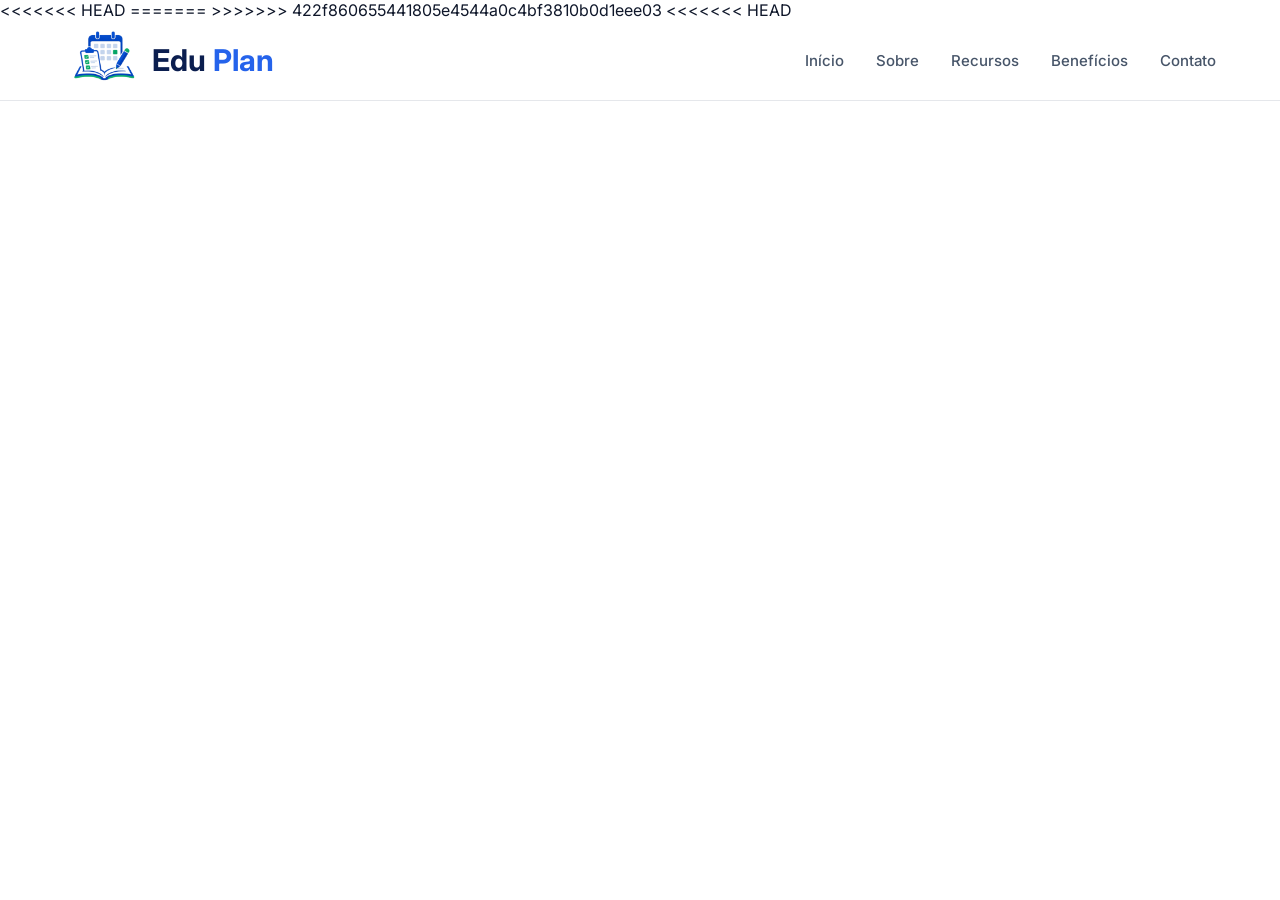
==== commit 1e1b12ea: "Resolvendo conflitos e subindo todas as seções do site" ====
--- a/index.html
+++ b/index.html
@@ -1,5 +1,9 @@
 <!DOCTYPE html>
+<<<<<<< HEAD
 <html lang="pt-BR">
+=======
+<html lang="en">
+>>>>>>> 422f860655441805e4544a0c4bf3810b0d1eee03
 <head>
     <meta charset="UTF-8">
     <meta name="viewport" content="width=device-width, initial-scale=1.0">
@@ -7,6 +11,7 @@
     <link rel="stylesheet" href="style.css">
     <!-- Importando a fonte do projeto -->
     <link href="https://fonts.googleapis.com/css2?family=Inter:ital,opsz,wght@0,14..32,100..900;1,14..32,100..900&display=swap" rel="stylesheet">
+<<<<<<< HEAD
     <!-- NOVO: biblioteca de ícones do Google (Material Symbols).
          Para usar um ícone, basta escrever o NOME dele dentro de um <span>:
          <span class="material-symbols-outlined">home</span>
@@ -35,18 +40,57 @@
                 <li class="nav-actions">
                     <a href="./login.html" class="btn btn-entrar">Entrar</a>
                     <a href="./cadastro.html" class="btn btn-cadastrar">Cadastrar</a>
+=======
+    
+    <!-- Biblioteca de ícones do Google (Material Symbols) 
+     Para usar um ícone, basta escrever o NOME dentro de um <span> 
+     <span class="material-symbols-outlined">home</span>--> 
+    <link href="https://fonts.googleapis.com/css2?family=Material+Symbols+Outlined" rel="stylesheet" />
+</head>
+<body>
+
+    <!-- HEADER -->
+    <!-- <header> é uma tag semântica: ela existe especificamente para marcar o cabeçalho do site.
+    class="header" conecta essa tag com o CSS -->
+    <header class="header">
+        <!-- Essa div é só um "envelope" interno, usado para limitar a largura do conteúdo e organizar os itens com Flexbox -->
+        <div class="header-inner">
+            <a href="#" class="logo">
+                <img src="./assets/image.png" alt="Logo do Eduplan">
+
+                <h2 style="color: #1D4ED8;">Edu <span style="color: #16A34A;">Plan</span></h2>
+            </a>
+
+            <ul class="nav" id="nav">
+                <li><a href="#">Inicio</a></li>
+                <li><a href="#funcionalidades">Recursos</a></li>
+                <li><a href="#">Beneficios</a></li>
+                <li><a href="#">Sobre</a></li>
+                <li><a href="#">Depoimentos</a></li>
+                <li><a href="#">Contato</a></li>  
+
+                <li class="nav-actions">
+                    <a href="#" class="btn btn-entrar">Entrar</a>
+                    <a href="#" class="btn btn-cadastrar">Cadastrar</a>
+>>>>>>> 422f860655441805e4544a0c4bf3810b0d1eee03
                 </li>
             </ul>
 
             <div class="actions">
+<<<<<<< HEAD
                 <a href="./login.html" class="btn btn-entrar">Entrar</a>
                 <a href="./cadastro.html" class="btn btn-cadastrar">Cadastrar</a>
+=======
+                <a href="#" class="btn btn-entrar">Entrar</a>
+                <a href="#" class="btn btn-cadastrar">Cadastrar</a>
+>>>>>>> 422f860655441805e4544a0c4bf3810b0d1eee03
             </div>
 
             <button class="hamburguer" id="btn-menu">☰</button>
         </div>
     </header>
 
+<<<<<<< HEAD
     <!-- ===================== HERO ===================== -->
     <!-- "Hero" é o nome da primeira seção do site, a grande "vitrine".
          <main> marca o conteúdo principal da página (as próximas seções também vão aqui dentro) -->
@@ -61,20 +105,50 @@
 
                     <!-- O texto está escrito normal. Quem deixa em MAIÚSCULAS é o CSS (text-transform).
                          O <span> permite pintar só a palavra "inteligente" de azul -->
+=======
+    <!-- HERO -->
+    <!-- "Hero" é o nome da primeira seção do site, a "vitrine".
+     <main> marca o conteúdo principal da página (as próximas seções também vão aqui dentro) -->
+
+    <main>
+        <!-- Section são seções do projeto -->
+        <section class="hero" id="inicio">
+            <!-- Mesmo "envelope" do header: limita a largura e 
+             organiza as duas colunas -->
+            <div class="hero-inner">
+
+                <!-- COLUNA DA ESQUERDA: textos e botões -->
+                <div class="hero-texto">
+                    <span class="hero-etiqueta">Plataforma para Professores</span>
+                
+                    <!-- O texto está escrito normal. Quem deixa em MAIÚSCULAS é o CSS (text-transform)
+                    O <span> permite pintar só a palavra "inteligente" de azul -->
+>>>>>>> 422f860655441805e4544a0c4bf3810b0d1eee03
                     <h1 class="hero-titulo">
                         Planejamento pedagógico <span>inteligente</span>
                     </h1>
 
                     <p class="hero-descricao">
+<<<<<<< HEAD
                         Organize planos de aula, acompanhe turmas e centralize sua
                         rotina acadêmica em um só lugar.
+=======
+                    Organize planos de aula, acompanhe turmas e centralize sua rotina acadêmica em um
+                    só lugar.
+>>>>>>> 422f860655441805e4544a0c4bf3810b0d1eee03
                     </p>
 
                     <div class="hero-botoes">
                         <a href="#" class="btn btn-primario btn-grande">Começar agora</a>
+<<<<<<< HEAD
                         <a href="#funcionalidades" class="btn btn-contorno btn-grande">
                             <span class="material-symbols-outlined">play_arrow</span>
                             Ver recursos
+=======
+                        <a href="#" class="btn btn-contorno btn-grande">
+                            <span class="material-symbols-outlined">play_arrow</span>
+                            Ver Recursos
+>>>>>>> 422f860655441805e4544a0c4bf3810b0d1eee03
                         </a>
                     </div>
 
@@ -84,16 +158,25 @@
                             <span class="material-symbols-outlined">verified_user</span>
                             <p><strong>Seguro</strong> Seus dados protegidos</p>
                         </li>
+<<<<<<< HEAD
+=======
+
+>>>>>>> 422f860655441805e4544a0c4bf3810b0d1eee03
                         <li>
                             <span class="material-symbols-outlined">cloud</span>
                             <p>Acesso em qualquer lugar</p>
                         </li>
+<<<<<<< HEAD
+=======
+
+>>>>>>> 422f860655441805e4544a0c4bf3810b0d1eee03
                         <li>
                             <span class="material-symbols-outlined">schedule</span>
                             <p>Economize tempo</p>
                         </li>
                     </ul>
                 </div>
+<<<<<<< HEAD
 
                 <!-- ========== COLUNA DA DIREITA: imagem do Dashboard ========== -->
                 <!-- O "alt" descreve a imagem para quem usa leitor de tela
@@ -156,12 +239,25 @@
         </section>
 
         <!-- ===================== FUNCIONALIDADES ===================== -->
+=======
+                
+                <img 
+                    src="./assets/dashboard.png" 
+                    alt="Tela do Dashboard do Eduplan"
+                    class="hero-imagem"
+                >
+            </div>
+        </section>
+
+        <!-- FUNCIONALIDADES (RECURSOS) -->
+>>>>>>> 422f860655441805e4544a0c4bf3810b0d1eee03
         <!-- Cada cartão é um Requisito Funcional (RF) da documentação do projeto -->
         <section class="secao" id="funcionalidades">
             <!-- .container limita a largura, igual ao header-inner e ao hero-inner -->
             <div class="container">
                 <h2 class="secao-titulo">Funcionalidades</h2>
 
+<<<<<<< HEAD
                 <!-- A grade (Grid) que organiza os 5 cartões -->
                 <div class="cards">
 
@@ -170,23 +266,40 @@
                         <span class="material-symbols-outlined card-icone">description</span>
                         <h3>Planos de Aula</h3>
                         <p>Crie, edite, duplique e exporte seus planos em PDF ou DOCX de forma rápida.</p>
+=======
+                <!-- A grade (GRID) que organiza os 5 cartões -->
+                <div class="cards">
+                    <article class="card">
+                        <span class="material-symbols-outlined card-icone">description</span>
+                        <h3>Planos de aula</h3>
+                        <p>Crie, edite, duplique e exporte seus planos em PDF ou DOCX de forma rápida</p>
+>>>>>>> 422f860655441805e4544a0c4bf3810b0d1eee03
                     </article>
 
                     <article class="card">
                         <span class="material-symbols-outlined card-icone">calendar_month</span>
                         <h3>Calendário Acadêmico</h3>
+<<<<<<< HEAD
                         <p>Visualize prazos, provas, eventos e feriados em um calendário integrado.</p>
+=======
+                        <p>Visualize prazos, provas, eventos e feriados em um calendário integrado</p>
+>>>>>>> 422f860655441805e4544a0c4bf3810b0d1eee03
                     </article>
 
                     <article class="card">
                         <span class="material-symbols-outlined card-icone">groups</span>
                         <h3>Diário de Classe</h3>
+<<<<<<< HEAD
                         <p>Registre frequência e notas dos alunos por turma de maneira simples e eficiente.</p>
+=======
+                        <p>Registre frequência e notas de alunos por turma de maneira simples e eficiente.</p>
+>>>>>>> 422f860655441805e4544a0c4bf3810b0d1eee03
                     </article>
 
                     <article class="card">
                         <span class="material-symbols-outlined card-icone">folder_open</span>
                         <h3>Banco de Atividades</h3>
+<<<<<<< HEAD
                         <p>Armazene exercícios, textos, mídias e documentos no seu repositório pessoal.</p>
                     </article>
 
@@ -196,11 +309,29 @@
                         <p>Busque competências e habilidades automaticamente para seus planos de aula.</p>
                     </article>
 
-                </div>
-            </div>
-        </section>
-
+=======
+                        <p>Armazene exercicios, textos, mídias e documentos no seus
+                            repositório pessoal.
+                        </p>
+                    </article>
+
+                    <article class="card">
+                        <span class="material-symbols-outlined card-icone">track-changes</span>
+                        <h3>Integração BNCC</h3>
+                        <p>Busque competências e habilidades automaticamente para seus 
+                            planos de aula.
+                        </p>
+                    </article>
+>>>>>>> 422f860655441805e4544a0c4bf3810b0d1eee03
+                </div>
+            </div>
+        </section>
+
+<<<<<<< HEAD
         <!-- ===================== COMO FUNCIONA (NOVO) ===================== -->
+=======
+        <!-- COMO FUNCIONA -->
+>>>>>>> 422f860655441805e4544a0c4bf3810b0d1eee03
         <!-- As 5 etapas do "Fluxo Principal: Criação de Plano de Aula" da documentação -->
         <section class="secao" id="como-funciona">
             <div class="container">
@@ -269,7 +400,11 @@
             </div>
         </section>
 
+<<<<<<< HEAD
         <!-- ===================== BENEFÍCIOS (NOVO) ===================== -->
+=======
+        <!-- BENEFÍCIOS -->
+>>>>>>> 422f860655441805e4544a0c4bf3810b0d1eee03
         <section class="secao" id="beneficios">
             <div class="container">
                 <h2 class="secao-titulo">Benefícios para você</h2>
@@ -302,6 +437,7 @@
                         <p>Seus dados e informações protegidos com tecnologia de ponta.</p>
                     </li>
                 </ul>
+<<<<<<< HEAD
 
                 <!-- ========== CHAMADA FINAL (CTA) ========== -->
                 <!-- CTA = "Call to Action" (chamada para ação): convida o visitante a se cadastrar -->
@@ -452,6 +588,11 @@
         </div>
     </footer>
 
+=======
+        </section>
+    </main>
+
+>>>>>>> 422f860655441805e4544a0c4bf3810b0d1eee03
     <script src="script.js"></script>
 </body>
 </html>
--- a/style.css
+++ b/style.css
@@ -19,6 +19,12 @@
     --azul-hover: #1E40AF;     /* azul do botão quando o mouse passa por cima */
     --azul-claro: #DBEAFE;     /* fundo da etiqueta e do botão de contorno no hover */
     --fundo-suave: #F5F8FF;    /* fundo levemente azulado do Hero */
+
+    /* NOVAS Variáveis */
+    --azul-marinho: #0B1E4F;
+    --azul-hover: #1E40AF;
+    --azul-claro: #DBEAFE;
+    --fundo-suave: #F5F8FF;
 }
 
 /* O "*" seleciona TODOS os elementos da página */
@@ -141,11 +147,13 @@
 
 .btn-cadastrar {
     background-color: var(--azul-escuro);
+    background-color: var(--verde);
     color: #FFF;
 }
 
 .btn-cadastrar:hover {
     background-color: var(--azul-hover);
+    background-color: var(--verde-escuro);
 }
 
 /* Menu Hamburguer */
@@ -210,7 +218,6 @@
     }
 }
 
-
 /* =====================================================================
    HERO — tudo daqui para baixo é da seção Hero
    ===================================================================== */
@@ -222,6 +229,14 @@
     /* Segurança: enquanto a fonte de ícones carrega, o navegador mostraria o NOME
        do ícone (ex.: "verified_user"). Estas linhas limitam o espaço a um quadradinho,
        para o texto não "vazar" e bagunçar o layout */
+
+/* HERO */
+
+/* Icones do Google: Deixamos o tamanho padrão menor e alinhado 
+ao texto */
+.material-symbols-outlined {
+    font-size: 20px;
+    line-height: 1;
     display: inline-block;
     width: 1em;
     overflow: hidden;
@@ -238,24 +253,44 @@
 /* Agora usamos o GRID, "irmão" do Flexbox.
    Flexbox organiza em UMA direção; Grid organiza em colunas E linhas.
    Aqui: 2 colunas, a da direita (imagem) um pouco maior que a da esquerda */
+=======
+    padding: 64px 0 80px; /* 64px em cima, 0 nas laterais, 80px embaixo*/
+    border-bottom: 1px solid var(--cor-borda);
+}
+
+/* Aqui usaremos o GRID, "irmão" do Flexbox
+-> Flexbox organiza em UMA direção; Grid organiza em colunas E linhas 
+*/
+>>>>>>> 422f860655441805e4544a0c4bf3810b0d1eee03
 .hero-inner {
     max-width: 1200px;
     margin: 0 auto;
     padding: 0 24px;
 
     display: grid;
+<<<<<<< HEAD
     /* "fr" = fração do espaço disponível.
        minmax(0, ...) impede que um conteúdo largo "estique" a coluna além da tela */
+=======
+    /* "fr" = fração do espaço disponivel */
+>>>>>>> 422f860655441805e4544a0c4bf3810b0d1eee03
     grid-template-columns: minmax(0, 1fr) minmax(0, 1.2fr);
     align-items: center;
     gap: 48px;
 }
 
+<<<<<<< HEAD
 /* ---------- Coluna da esquerda ---------- */
 
 /* Etiqueta azul clarinha acima do título */
 .hero-etiqueta {
     display: inline-block; /* <span> sozinho não aceita padding direito; inline-block resolve */
+=======
+/* Coluna da Esquerda */
+
+.hero-etiqueta {
+    display: inline-block;
+>>>>>>> 422f860655441805e4544a0c4bf3810b0d1eee03
     background-color: var(--azul-claro);
     color: var(--azul-escuro);
     font-size: 12px;
@@ -271,13 +306,20 @@
     color: var(--azul-marinho);
     font-size: 54px;
     font-weight: 800;
+<<<<<<< HEAD
     line-height: 1.05; /* Linhas bem próximas, como no esboço */
+=======
+    line-height: 1.05;
+>>>>>>> 422f860655441805e4544a0c4bf3810b0d1eee03
     text-transform: uppercase;
     margin-bottom: 20px;
 }
 
+<<<<<<< HEAD
 /* Só a palavra dentro do <span> fica azul.
    "display: block" faz ela começar em uma linha nova */
+=======
+>>>>>>> 422f860655441805e4544a0c4bf3810b0d1eee03
 .hero-titulo span {
     color: var(--azul-escuro);
     display: block;
@@ -287,26 +329,44 @@
     font-size: 18px;
     line-height: 1.5;
     color: var(--texto-secundario);
+<<<<<<< HEAD
     max-width: 440px; /* Impede que a linha fique comprida demais */
+=======
+    max-width: 440px; /* Impede que a linha fique muito comprida*/
+>>>>>>> 422f860655441805e4544a0c4bf3810b0d1eee03
     margin-bottom: 32px;
 }
 
 .hero-botoes {
     display: flex;
     gap: 12px;
+<<<<<<< HEAD
     flex-wrap: wrap; /* Se não couber, o segundo botão desce para a linha de baixo */
+=======
+    flex-wrap: wrap; /* Se não couber, o segundo botão desce p/ baixo */
+>>>>>>> 422f860655441805e4544a0c4bf3810b0d1eee03
     margin-bottom: 32px;
 }
 
 /* Versão maior do botão */
+<<<<<<< HEAD
+=======
+
+>>>>>>> 422f860655441805e4544a0c4bf3810b0d1eee03
 .btn-grande {
     font-size: 15px;
     padding: 14px 28px;
     text-transform: uppercase;
+<<<<<<< HEAD
     gap: 8px; /* Espaço entre o ícone ▶ e o texto */
 }
 
 /* Botão azul cheio */
+=======
+    gap: 8px;
+}
+
+>>>>>>> 422f860655441805e4544a0c4bf3810b0d1eee03
 .btn-primario {
     background-color: var(--azul-escuro);
     color: #FFF;
@@ -316,7 +376,10 @@
     background-color: var(--azul-hover);
 }
 
+<<<<<<< HEAD
 /* Botão só com a borda azul */
+=======
+>>>>>>> 422f860655441805e4544a0c4bf3810b0d1eee03
 .btn-contorno {
     background-color: var(--cor-fundo);
     color: var(--azul-escuro);
@@ -328,6 +391,10 @@
 }
 
 /* Faixa com as 3 vantagens */
+<<<<<<< HEAD
+=======
+
+>>>>>>> 422f860655441805e4544a0c4bf3810b0d1eee03
 .hero-vantagens {
     list-style: none;
     display: flex;
@@ -339,7 +406,11 @@
 }
 
 .hero-vantagens li {
+<<<<<<< HEAD
     flex: 1; /* Os 3 itens dividem a largura igualmente */
+=======
+    flex: 1; /* Os 3 itens dividem a largura igualmente*/
+>>>>>>> 422f860655441805e4544a0c4bf3810b0d1eee03
     display: flex;
     align-items: center;
     gap: 10px;
@@ -349,8 +420,14 @@
     color: var(--texto-secundario);
 }
 
+<<<<<<< HEAD
 /* Linha divisória entre os itens.
    "li + li" = todo <li> que vem DEPOIS de outro <li> (ou seja, o 2º e o 3º) */
+=======
+/* Linha divisória entre os itens 
+"li + li" = todo <li> que vem DEPOIS de outro <li> (ou seja, o 2º e o 3º)
+*/
+>>>>>>> 422f860655441805e4544a0c4bf3810b0d1eee03
 .hero-vantagens li + li {
     border-left: 1px solid var(--cor-borda);
 }
@@ -366,6 +443,7 @@
     font-weight: 600;
 }
 
+<<<<<<< HEAD
 /* ---------- Coluna da direita: imagem do Dashboard ---------- */
 
 .hero-imagem {
@@ -426,24 +504,62 @@
    ===================================================================== */
 
 /* Faz a página "deslizar" suavemente ao clicar em um link como href="#funcionalidades" */
+=======
+/* Coluna da direita: Imagem do Dashboard */
+
+.hero-imagem {
+    width: 100%;
+    height: auto;
+    display: block;
+    background-color: var(--cor-fundo);
+    border: 2px solid var(--texto-principal);
+    border-radius: 14px;
+    box-shadow: 0 20px 40px rgba(15, 23, 42, 0.08);
+}
+
+/* FUNCIONALIDADES */
+
+/* Faz a página "deslizar" suavemente ao clicar em um link do 
+header */
+>>>>>>> 422f860655441805e4544a0c4bf3810b0d1eee03
 html {
     scroll-behavior: smooth;
 }
 
+<<<<<<< HEAD
 /* Como o header fica grudado no topo (sticky), ele cobriria o começo da seção.
    scroll-margin-top deixa uma folga do tamanho do header ao rolar até ela */
+=======
+/* Como o header fica grudado no topo (sticky), ele cobriria o 
+começo da seção. o scroll-margin-top deixa uma folga do tamanho
+do header ao rolar até ela */
+>>>>>>> 422f860655441805e4544a0c4bf3810b0d1eee03
 section {
     scroll-margin-top: 90px;
 }
 
+<<<<<<< HEAD
 /* .container: limita a largura e centraliza, igual ao .header-inner.
    Vamos reaproveitar essa classe em TODAS as próximas seções */
+=======
+/* O espaçamento de cima e de baixo, também reaproveitado nas 
+próximas seções */
+.secao {
+    padding: 64px 0;
+    border-bottom: 1px solid var(--cor-borda);
+}
+
+/* Limita a largura e centraliza, igual ao .header-inner
+   Vamos reaproveitar essa classe em TODAS as próximas seções
+*/
+>>>>>>> 422f860655441805e4544a0c4bf3810b0d1eee03
 .container {
     max-width: 1200px;
     margin: 0 auto;
     padding: 0 24px;
 }
 
+<<<<<<< HEAD
 /* .secao: o espaçamento de cima e de baixo, também reaproveitado nas próximas seções */
 .secao {
     padding: 64px 0;
@@ -477,6 +593,36 @@
 .cards {
     display: grid;
     grid-template-columns: repeat(5, 1fr); /* repeat(5, 1fr) = "1fr 1fr 1fr 1fr 1fr" */
+=======
+/* Titulo das seções (FUNCIONALIDADES, COMO FUNCIONA... */
+.secao-titulo {
+    color: var(--azul-marinho);
+    font-size: 24px;
+    font-weight: 800px;
+    text-transform: uppercase;
+    text-align: center;
+    margin-bottom: 40px;
+    /* border-bottom: 3px solid var(--azul-escuro); */
+}
+
+/* A linha azul embaixo do título.
+   ::after cria um "elemento extra" logo depois do conteúdo do título
+   sem precisar escrever nada no HTML.
+*/
+.secao-titulo::after {
+    content: ""; /* Obrigatório no ::after, mesmo vazio */
+    display: block;
+    width: 40px;
+    height: 3px;
+    background-color: var(--azul-escuro);
+    margin: 12px auto 0;
+    border-radius: 2px;
+}
+
+.cards {
+    display: grid;
+    grid-template-columns: repeat(5, 1fr); /* 1fr 1fr 1fr 1fr 1fr*/
+>>>>>>> 422f860655441805e4544a0c4bf3810b0d1eee03
     gap: 20px;
 }
 
@@ -486,6 +632,7 @@
     border-radius: 12px;
     padding: 32px 20px;
     text-align: center;
+<<<<<<< HEAD
     transition: transform .2s ease, box-shadow .2s ease; /* Animação suave no hover */
 }
 
@@ -496,6 +643,16 @@
 }
 
 /* Ícone grande e azul no topo do cartão */
+=======
+    transition: transform .2s ease, box-shadow .2s ease; /* Animação*/
+}
+
+.card:hover {
+    transform: translateY(-4px);
+    box-shadow: 0px 10px 24px rgba(15, 23, 42, 0.08);
+}
+
+>>>>>>> 422f860655441805e4544a0c4bf3810b0d1eee03
 .card-icone {
     font-size: 48px;
     color: var(--azul-escuro);
@@ -514,6 +671,7 @@
     color: var(--texto-secundario);
 }
 
+<<<<<<< HEAD
 /* ---------- Funcionalidades no tablet e celular ---------- */
 
 /* Tablet: 2 cartões por linha */
@@ -541,6 +699,10 @@
 
 /* =====================================================================
    COMO FUNCIONA (NOVO)
+=======
+/* =====================================================================
+   COMO FUNCIONA
+>>>>>>> 422f860655441805e4544a0c4bf3810b0d1eee03
    ===================================================================== */
 
 /* Flexbox: etapas e setas lado a lado, numa linha só */
@@ -622,7 +784,11 @@
 }
 
 /* =====================================================================
+<<<<<<< HEAD
    BENEFÍCIOS (NOVO)
+=======
+   BENEFÍCIOS
+>>>>>>> 422f860655441805e4544a0c4bf3810b0d1eee03
    ===================================================================== */
 
 /* Grid com 5 colunas, igual aos cartões de Funcionalidades */
@@ -672,6 +838,7 @@
     line-height: 1.5;
     color: var(--texto-secundario);
 }
+<<<<<<< HEAD
 
 /* =====================================================================
    CHAMADA FINAL - CTA (NOVO)
@@ -1309,4 +1476,6 @@
     .acesso-card {
         padding: 32px 20px;
     }
-}+}
+=======
+>>>>>>> 422f860655441805e4544a0c4bf3810b0d1eee03
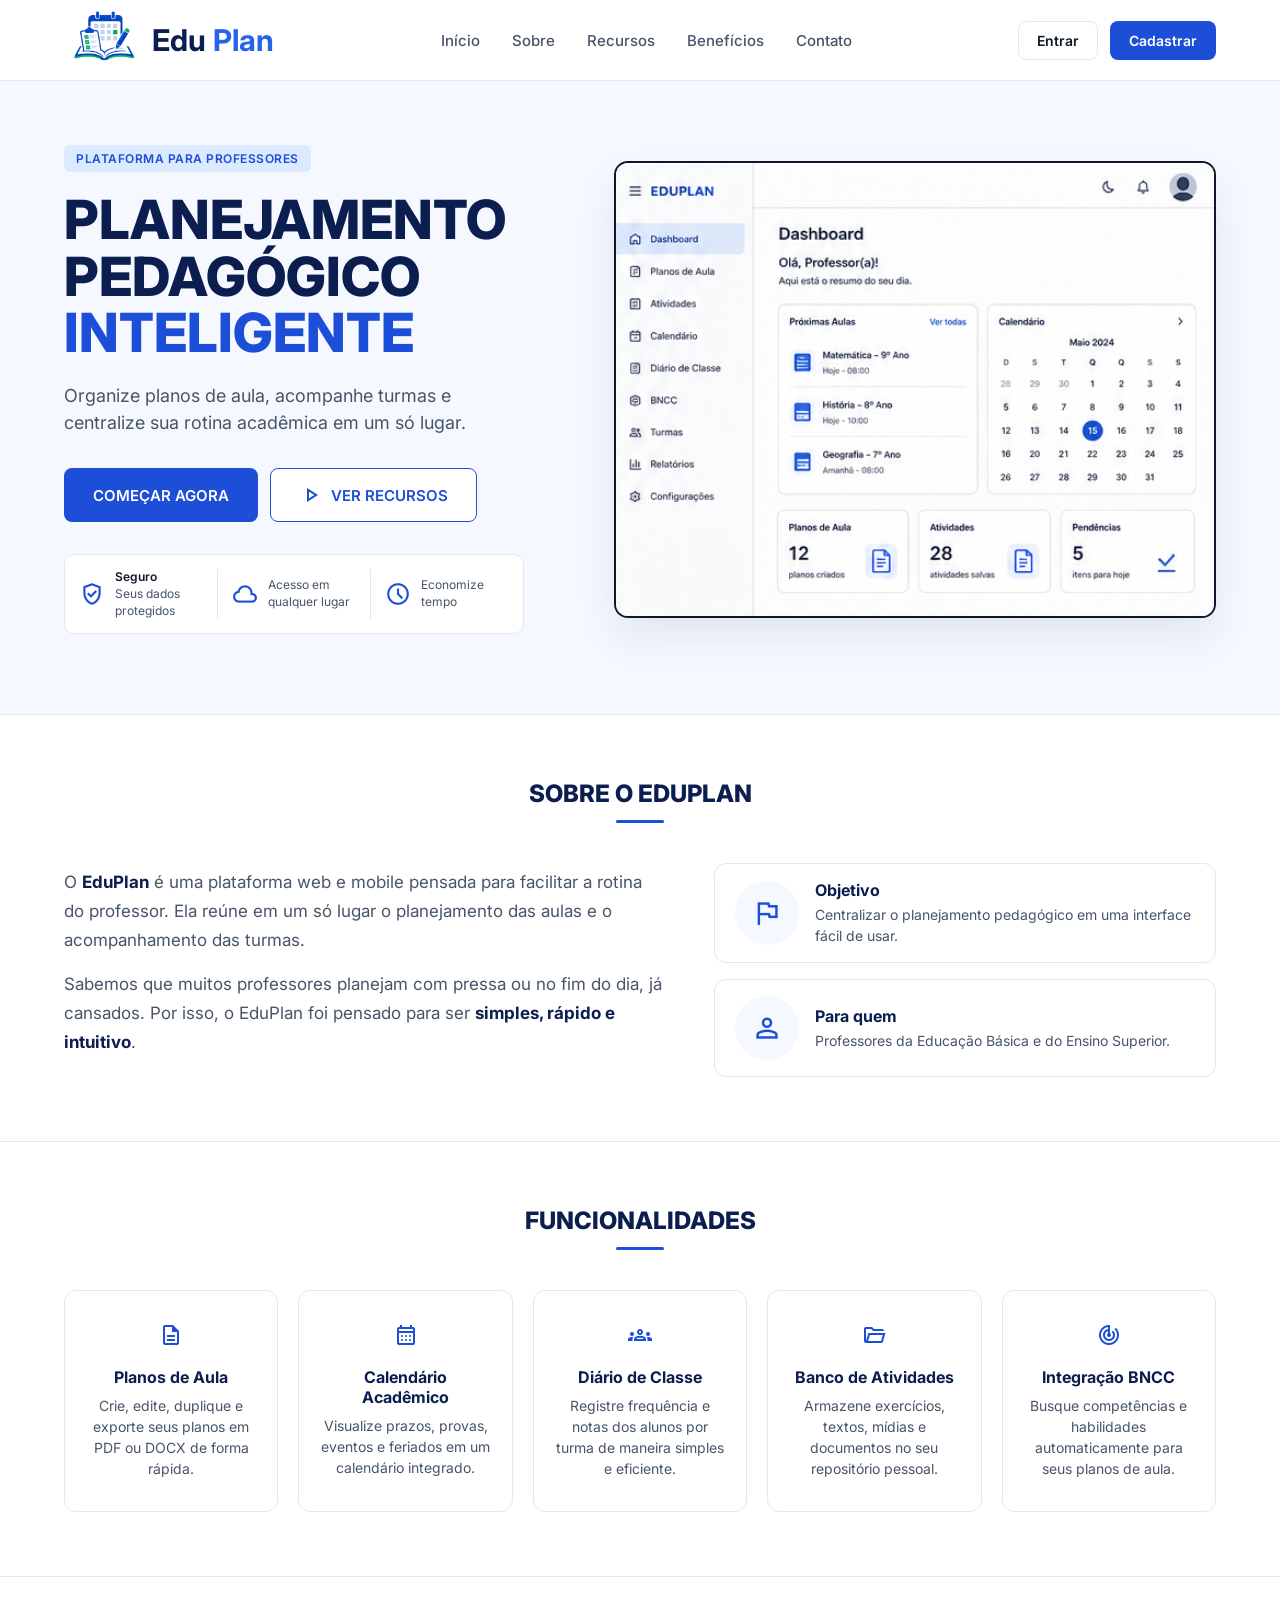
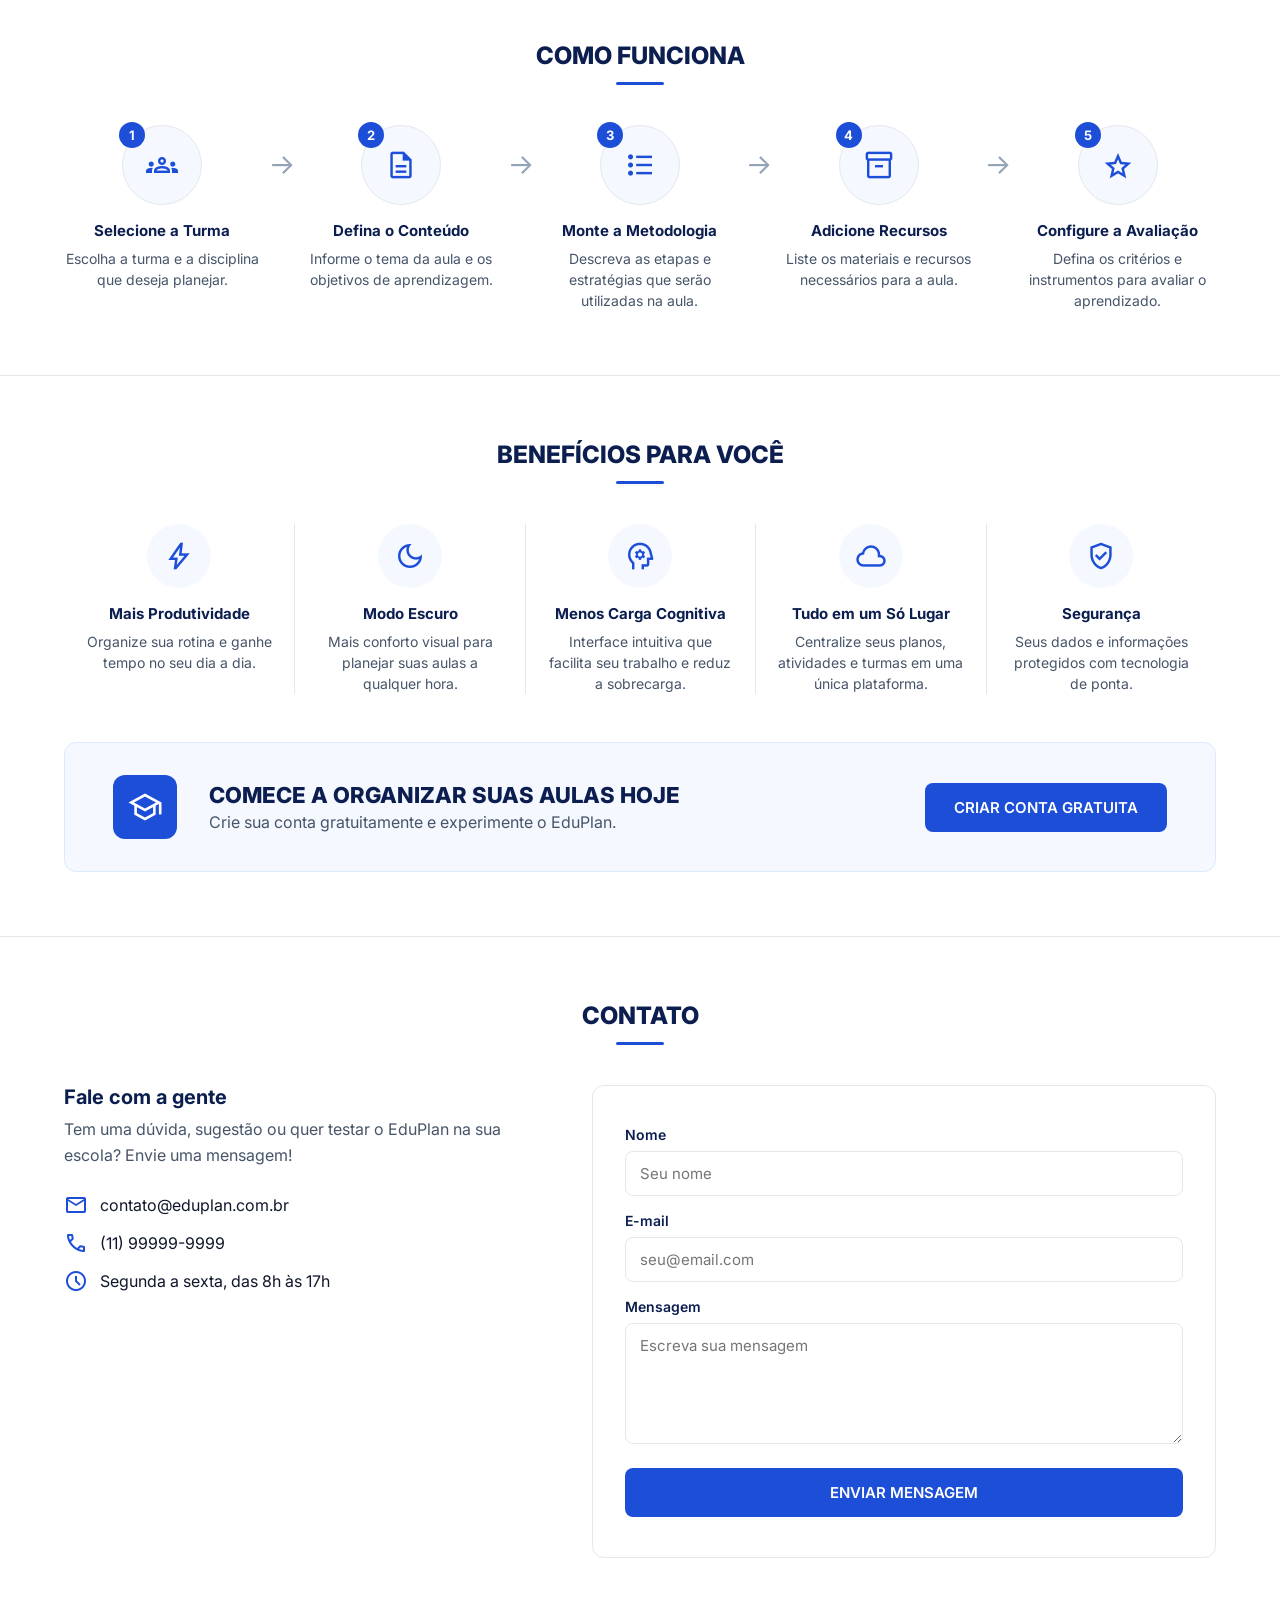
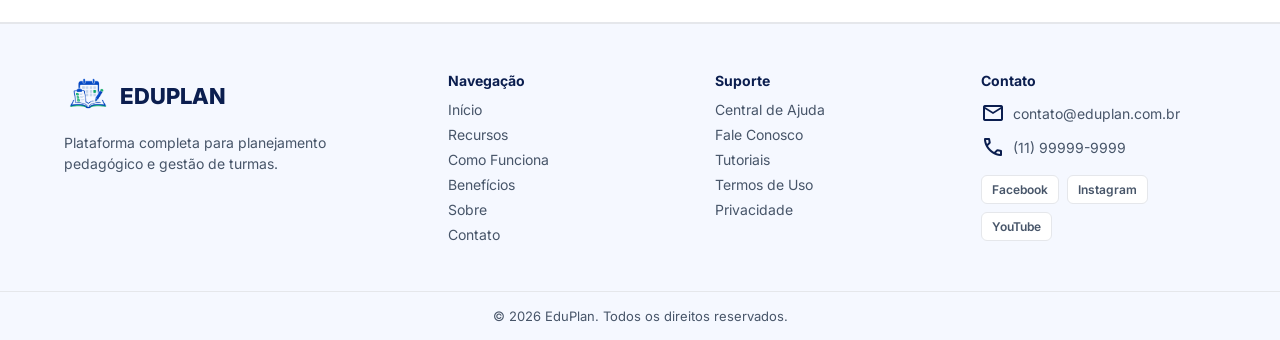
==== commit 0da04ce1: "Resolvendo bugs" ====
--- a/index.html
+++ b/index.html
@@ -1,9 +1,5 @@
 <!DOCTYPE html>
-<<<<<<< HEAD
 <html lang="pt-BR">
-=======
-<html lang="en">
->>>>>>> 422f860655441805e4544a0c4bf3810b0d1eee03
 <head>
     <meta charset="UTF-8">
     <meta name="viewport" content="width=device-width, initial-scale=1.0">
@@ -11,7 +7,6 @@
     <link rel="stylesheet" href="style.css">
     <!-- Importando a fonte do projeto -->
     <link href="https://fonts.googleapis.com/css2?family=Inter:ital,opsz,wght@0,14..32,100..900;1,14..32,100..900&display=swap" rel="stylesheet">
-<<<<<<< HEAD
     <!-- NOVO: biblioteca de ícones do Google (Material Symbols).
          Para usar um ícone, basta escrever o NOME dele dentro de um <span>:
          <span class="material-symbols-outlined">home</span>
@@ -19,7 +14,7 @@
     <link href="https://fonts.googleapis.com/css2?family=Material+Symbols+Outlined" rel="stylesheet">
 </head>
 <body>
-    <!-- ===================== HEADER ===================== -->
+    <!-- ===================== HEADER (feito pela turma) ===================== -->
     <header class="header">
         <div class="header-inner">
             <a href="#inicio" class="logo">
@@ -30,6 +25,7 @@
 
             <!-- Cada link aponta para o "id" de uma seção da página.
                  Ex.: href="#sobre" leva até <section id="sobre"> -->
+            <!-- Os botões Entrar e Cadastrar levam para outras páginas (login.html e cadastro.html) -->
             <ul class="nav" id="nav">
                 <li><a href="#inicio">Início</a></li>
                 <li><a href="#sobre">Sobre</a></li>
@@ -38,60 +34,21 @@
                 <li><a href="#contato">Contato</a></li>
 
                 <li class="nav-actions">
-                    <a href="./login.html" class="btn btn-entrar">Entrar</a>
-                    <a href="./cadastro.html" class="btn btn-cadastrar">Cadastrar</a>
-=======
-    
-    <!-- Biblioteca de ícones do Google (Material Symbols) 
-     Para usar um ícone, basta escrever o NOME dentro de um <span> 
-     <span class="material-symbols-outlined">home</span>--> 
-    <link href="https://fonts.googleapis.com/css2?family=Material+Symbols+Outlined" rel="stylesheet" />
-</head>
-<body>
-
-    <!-- HEADER -->
-    <!-- <header> é uma tag semântica: ela existe especificamente para marcar o cabeçalho do site.
-    class="header" conecta essa tag com o CSS -->
-    <header class="header">
-        <!-- Essa div é só um "envelope" interno, usado para limitar a largura do conteúdo e organizar os itens com Flexbox -->
-        <div class="header-inner">
-            <a href="#" class="logo">
-                <img src="./assets/image.png" alt="Logo do Eduplan">
-
-                <h2 style="color: #1D4ED8;">Edu <span style="color: #16A34A;">Plan</span></h2>
-            </a>
-
-            <ul class="nav" id="nav">
-                <li><a href="#">Inicio</a></li>
-                <li><a href="#funcionalidades">Recursos</a></li>
-                <li><a href="#">Beneficios</a></li>
-                <li><a href="#">Sobre</a></li>
-                <li><a href="#">Depoimentos</a></li>
-                <li><a href="#">Contato</a></li>  
-
-                <li class="nav-actions">
-                    <a href="#" class="btn btn-entrar">Entrar</a>
-                    <a href="#" class="btn btn-cadastrar">Cadastrar</a>
->>>>>>> 422f860655441805e4544a0c4bf3810b0d1eee03
+                    <a href="login.html" class="btn btn-entrar">Entrar</a>
+                    <a href="cadastro.html" class="btn btn-cadastrar">Cadastrar</a>
                 </li>
             </ul>
 
             <div class="actions">
-<<<<<<< HEAD
-                <a href="./login.html" class="btn btn-entrar">Entrar</a>
-                <a href="./cadastro.html" class="btn btn-cadastrar">Cadastrar</a>
-=======
-                <a href="#" class="btn btn-entrar">Entrar</a>
-                <a href="#" class="btn btn-cadastrar">Cadastrar</a>
->>>>>>> 422f860655441805e4544a0c4bf3810b0d1eee03
+                <a href="login.html" class="btn btn-entrar">Entrar</a>
+                <a href="cadastro.html" class="btn btn-cadastrar">Cadastrar</a>
             </div>
 
             <button class="hamburguer" id="btn-menu">☰</button>
         </div>
     </header>
 
-<<<<<<< HEAD
-    <!-- ===================== HERO ===================== -->
+    <!-- ===================== HERO (NOVO) ===================== -->
     <!-- "Hero" é o nome da primeira seção do site, a grande "vitrine".
          <main> marca o conteúdo principal da página (as próximas seções também vão aqui dentro) -->
     <main>
@@ -105,50 +62,20 @@
 
                     <!-- O texto está escrito normal. Quem deixa em MAIÚSCULAS é o CSS (text-transform).
                          O <span> permite pintar só a palavra "inteligente" de azul -->
-=======
-    <!-- HERO -->
-    <!-- "Hero" é o nome da primeira seção do site, a "vitrine".
-     <main> marca o conteúdo principal da página (as próximas seções também vão aqui dentro) -->
-
-    <main>
-        <!-- Section são seções do projeto -->
-        <section class="hero" id="inicio">
-            <!-- Mesmo "envelope" do header: limita a largura e 
-             organiza as duas colunas -->
-            <div class="hero-inner">
-
-                <!-- COLUNA DA ESQUERDA: textos e botões -->
-                <div class="hero-texto">
-                    <span class="hero-etiqueta">Plataforma para Professores</span>
-                
-                    <!-- O texto está escrito normal. Quem deixa em MAIÚSCULAS é o CSS (text-transform)
-                    O <span> permite pintar só a palavra "inteligente" de azul -->
->>>>>>> 422f860655441805e4544a0c4bf3810b0d1eee03
                     <h1 class="hero-titulo">
                         Planejamento pedagógico <span>inteligente</span>
                     </h1>
 
                     <p class="hero-descricao">
-<<<<<<< HEAD
                         Organize planos de aula, acompanhe turmas e centralize sua
                         rotina acadêmica em um só lugar.
-=======
-                    Organize planos de aula, acompanhe turmas e centralize sua rotina acadêmica em um
-                    só lugar.
->>>>>>> 422f860655441805e4544a0c4bf3810b0d1eee03
                     </p>
 
                     <div class="hero-botoes">
-                        <a href="#" class="btn btn-primario btn-grande">Começar agora</a>
-<<<<<<< HEAD
+                        <a href="cadastro.html" class="btn btn-primario btn-grande">Começar agora</a>
                         <a href="#funcionalidades" class="btn btn-contorno btn-grande">
                             <span class="material-symbols-outlined">play_arrow</span>
                             Ver recursos
-=======
-                        <a href="#" class="btn btn-contorno btn-grande">
-                            <span class="material-symbols-outlined">play_arrow</span>
-                            Ver Recursos
->>>>>>> 422f860655441805e4544a0c4bf3810b0d1eee03
                         </a>
                     </div>
 
@@ -158,25 +85,16 @@
                             <span class="material-symbols-outlined">verified_user</span>
                             <p><strong>Seguro</strong> Seus dados protegidos</p>
                         </li>
-<<<<<<< HEAD
-=======
-
->>>>>>> 422f860655441805e4544a0c4bf3810b0d1eee03
                         <li>
                             <span class="material-symbols-outlined">cloud</span>
                             <p>Acesso em qualquer lugar</p>
                         </li>
-<<<<<<< HEAD
-=======
-
->>>>>>> 422f860655441805e4544a0c4bf3810b0d1eee03
                         <li>
                             <span class="material-symbols-outlined">schedule</span>
                             <p>Economize tempo</p>
                         </li>
                     </ul>
                 </div>
-<<<<<<< HEAD
 
                 <!-- ========== COLUNA DA DIREITA: imagem do Dashboard ========== -->
                 <!-- O "alt" descreve a imagem para quem usa leitor de tela
@@ -190,7 +108,7 @@
             </div>
         </section>
 
-        <!-- ===================== SOBRE ===================== -->
+        <!-- ===================== SOBRE (NOVO) ===================== -->
         <!-- Apresenta o projeto: o que é, para quem é e quem está desenvolvendo -->
         <section class="secao" id="sobre">
             <div class="container">
@@ -239,25 +157,12 @@
         </section>
 
         <!-- ===================== FUNCIONALIDADES ===================== -->
-=======
-                
-                <img 
-                    src="./assets/dashboard.png" 
-                    alt="Tela do Dashboard do Eduplan"
-                    class="hero-imagem"
-                >
-            </div>
-        </section>
-
-        <!-- FUNCIONALIDADES (RECURSOS) -->
->>>>>>> 422f860655441805e4544a0c4bf3810b0d1eee03
         <!-- Cada cartão é um Requisito Funcional (RF) da documentação do projeto -->
         <section class="secao" id="funcionalidades">
             <!-- .container limita a largura, igual ao header-inner e ao hero-inner -->
             <div class="container">
                 <h2 class="secao-titulo">Funcionalidades</h2>
 
-<<<<<<< HEAD
                 <!-- A grade (Grid) que organiza os 5 cartões -->
                 <div class="cards">
 
@@ -266,40 +171,23 @@
                         <span class="material-symbols-outlined card-icone">description</span>
                         <h3>Planos de Aula</h3>
                         <p>Crie, edite, duplique e exporte seus planos em PDF ou DOCX de forma rápida.</p>
-=======
-                <!-- A grade (GRID) que organiza os 5 cartões -->
-                <div class="cards">
-                    <article class="card">
-                        <span class="material-symbols-outlined card-icone">description</span>
-                        <h3>Planos de aula</h3>
-                        <p>Crie, edite, duplique e exporte seus planos em PDF ou DOCX de forma rápida</p>
->>>>>>> 422f860655441805e4544a0c4bf3810b0d1eee03
                     </article>
 
                     <article class="card">
                         <span class="material-symbols-outlined card-icone">calendar_month</span>
                         <h3>Calendário Acadêmico</h3>
-<<<<<<< HEAD
                         <p>Visualize prazos, provas, eventos e feriados em um calendário integrado.</p>
-=======
-                        <p>Visualize prazos, provas, eventos e feriados em um calendário integrado</p>
->>>>>>> 422f860655441805e4544a0c4bf3810b0d1eee03
                     </article>
 
                     <article class="card">
                         <span class="material-symbols-outlined card-icone">groups</span>
                         <h3>Diário de Classe</h3>
-<<<<<<< HEAD
                         <p>Registre frequência e notas dos alunos por turma de maneira simples e eficiente.</p>
-=======
-                        <p>Registre frequência e notas de alunos por turma de maneira simples e eficiente.</p>
->>>>>>> 422f860655441805e4544a0c4bf3810b0d1eee03
                     </article>
 
                     <article class="card">
                         <span class="material-symbols-outlined card-icone">folder_open</span>
                         <h3>Banco de Atividades</h3>
-<<<<<<< HEAD
                         <p>Armazene exercícios, textos, mídias e documentos no seu repositório pessoal.</p>
                     </article>
 
@@ -309,29 +197,11 @@
                         <p>Busque competências e habilidades automaticamente para seus planos de aula.</p>
                     </article>
 
-=======
-                        <p>Armazene exercicios, textos, mídias e documentos no seus
-                            repositório pessoal.
-                        </p>
-                    </article>
-
-                    <article class="card">
-                        <span class="material-symbols-outlined card-icone">track-changes</span>
-                        <h3>Integração BNCC</h3>
-                        <p>Busque competências e habilidades automaticamente para seus 
-                            planos de aula.
-                        </p>
-                    </article>
->>>>>>> 422f860655441805e4544a0c4bf3810b0d1eee03
-                </div>
-            </div>
-        </section>
-
-<<<<<<< HEAD
+                </div>
+            </div>
+        </section>
+
         <!-- ===================== COMO FUNCIONA (NOVO) ===================== -->
-=======
-        <!-- COMO FUNCIONA -->
->>>>>>> 422f860655441805e4544a0c4bf3810b0d1eee03
         <!-- As 5 etapas do "Fluxo Principal: Criação de Plano de Aula" da documentação -->
         <section class="secao" id="como-funciona">
             <div class="container">
@@ -400,11 +270,7 @@
             </div>
         </section>
 
-<<<<<<< HEAD
         <!-- ===================== BENEFÍCIOS (NOVO) ===================== -->
-=======
-        <!-- BENEFÍCIOS -->
->>>>>>> 422f860655441805e4544a0c4bf3810b0d1eee03
         <section class="secao" id="beneficios">
             <div class="container">
                 <h2 class="secao-titulo">Benefícios para você</h2>
@@ -437,7 +303,6 @@
                         <p>Seus dados e informações protegidos com tecnologia de ponta.</p>
                     </li>
                 </ul>
-<<<<<<< HEAD
 
                 <!-- ========== CHAMADA FINAL (CTA) ========== -->
                 <!-- CTA = "Call to Action" (chamada para ação): convida o visitante a se cadastrar -->
@@ -450,7 +315,7 @@
                     </div>
 
                     <!-- Reaproveitamos as classes de botão do Hero! -->
-                    <a href="./cadastro.html" class="btn btn-primario btn-grande">Criar conta gratuita</a>
+                    <a href="cadastro.html" class="btn btn-primario btn-grande">Criar conta gratuita</a>
                 </div>
             </div>
         </section>
@@ -588,11 +453,6 @@
         </div>
     </footer>
 
-=======
-        </section>
-    </main>
-
->>>>>>> 422f860655441805e4544a0c4bf3810b0d1eee03
     <script src="script.js"></script>
 </body>
 </html>
--- a/style.css
+++ b/style.css
@@ -19,12 +19,6 @@
     --azul-hover: #1E40AF;     /* azul do botão quando o mouse passa por cima */
     --azul-claro: #DBEAFE;     /* fundo da etiqueta e do botão de contorno no hover */
     --fundo-suave: #F5F8FF;    /* fundo levemente azulado do Hero */
-
-    /* NOVAS Variáveis */
-    --azul-marinho: #0B1E4F;
-    --azul-hover: #1E40AF;
-    --azul-claro: #DBEAFE;
-    --fundo-suave: #F5F8FF;
 }
 
 /* O "*" seleciona TODOS os elementos da página */
@@ -147,13 +141,11 @@
 
 .btn-cadastrar {
     background-color: var(--azul-escuro);
-    background-color: var(--verde);
     color: #FFF;
 }
 
 .btn-cadastrar:hover {
     background-color: var(--azul-hover);
-    background-color: var(--verde-escuro);
 }
 
 /* Menu Hamburguer */
@@ -218,8 +210,9 @@
     }
 }
 
+
 /* =====================================================================
-   HERO — tudo daqui para baixo é da seção Hero
+   HERO (NOVO) — tudo daqui para baixo é da seção Hero
    ===================================================================== */
 
 /* Ícones do Google: deixamos o tamanho padrão menor e alinhado ao texto */
@@ -229,14 +222,6 @@
     /* Segurança: enquanto a fonte de ícones carrega, o navegador mostraria o NOME
        do ícone (ex.: "verified_user"). Estas linhas limitam o espaço a um quadradinho,
        para o texto não "vazar" e bagunçar o layout */
-
-/* HERO */
-
-/* Icones do Google: Deixamos o tamanho padrão menor e alinhado 
-ao texto */
-.material-symbols-outlined {
-    font-size: 20px;
-    line-height: 1;
     display: inline-block;
     width: 1em;
     overflow: hidden;
@@ -253,44 +238,24 @@
 /* Agora usamos o GRID, "irmão" do Flexbox.
    Flexbox organiza em UMA direção; Grid organiza em colunas E linhas.
    Aqui: 2 colunas, a da direita (imagem) um pouco maior que a da esquerda */
-=======
-    padding: 64px 0 80px; /* 64px em cima, 0 nas laterais, 80px embaixo*/
-    border-bottom: 1px solid var(--cor-borda);
-}
-
-/* Aqui usaremos o GRID, "irmão" do Flexbox
--> Flexbox organiza em UMA direção; Grid organiza em colunas E linhas 
-*/
->>>>>>> 422f860655441805e4544a0c4bf3810b0d1eee03
 .hero-inner {
     max-width: 1200px;
     margin: 0 auto;
     padding: 0 24px;
 
     display: grid;
-<<<<<<< HEAD
     /* "fr" = fração do espaço disponível.
        minmax(0, ...) impede que um conteúdo largo "estique" a coluna além da tela */
-=======
-    /* "fr" = fração do espaço disponivel */
->>>>>>> 422f860655441805e4544a0c4bf3810b0d1eee03
     grid-template-columns: minmax(0, 1fr) minmax(0, 1.2fr);
     align-items: center;
     gap: 48px;
 }
 
-<<<<<<< HEAD
 /* ---------- Coluna da esquerda ---------- */
 
 /* Etiqueta azul clarinha acima do título */
 .hero-etiqueta {
     display: inline-block; /* <span> sozinho não aceita padding direito; inline-block resolve */
-=======
-/* Coluna da Esquerda */
-
-.hero-etiqueta {
-    display: inline-block;
->>>>>>> 422f860655441805e4544a0c4bf3810b0d1eee03
     background-color: var(--azul-claro);
     color: var(--azul-escuro);
     font-size: 12px;
@@ -306,20 +271,13 @@
     color: var(--azul-marinho);
     font-size: 54px;
     font-weight: 800;
-<<<<<<< HEAD
     line-height: 1.05; /* Linhas bem próximas, como no esboço */
-=======
-    line-height: 1.05;
->>>>>>> 422f860655441805e4544a0c4bf3810b0d1eee03
     text-transform: uppercase;
     margin-bottom: 20px;
 }
 
-<<<<<<< HEAD
 /* Só a palavra dentro do <span> fica azul.
    "display: block" faz ela começar em uma linha nova */
-=======
->>>>>>> 422f860655441805e4544a0c4bf3810b0d1eee03
 .hero-titulo span {
     color: var(--azul-escuro);
     display: block;
@@ -329,44 +287,26 @@
     font-size: 18px;
     line-height: 1.5;
     color: var(--texto-secundario);
-<<<<<<< HEAD
     max-width: 440px; /* Impede que a linha fique comprida demais */
-=======
-    max-width: 440px; /* Impede que a linha fique muito comprida*/
->>>>>>> 422f860655441805e4544a0c4bf3810b0d1eee03
     margin-bottom: 32px;
 }
 
 .hero-botoes {
     display: flex;
     gap: 12px;
-<<<<<<< HEAD
     flex-wrap: wrap; /* Se não couber, o segundo botão desce para a linha de baixo */
-=======
-    flex-wrap: wrap; /* Se não couber, o segundo botão desce p/ baixo */
->>>>>>> 422f860655441805e4544a0c4bf3810b0d1eee03
     margin-bottom: 32px;
 }
 
 /* Versão maior do botão */
-<<<<<<< HEAD
-=======
-
->>>>>>> 422f860655441805e4544a0c4bf3810b0d1eee03
 .btn-grande {
     font-size: 15px;
     padding: 14px 28px;
     text-transform: uppercase;
-<<<<<<< HEAD
     gap: 8px; /* Espaço entre o ícone ▶ e o texto */
 }
 
 /* Botão azul cheio */
-=======
-    gap: 8px;
-}
-
->>>>>>> 422f860655441805e4544a0c4bf3810b0d1eee03
 .btn-primario {
     background-color: var(--azul-escuro);
     color: #FFF;
@@ -376,10 +316,7 @@
     background-color: var(--azul-hover);
 }
 
-<<<<<<< HEAD
 /* Botão só com a borda azul */
-=======
->>>>>>> 422f860655441805e4544a0c4bf3810b0d1eee03
 .btn-contorno {
     background-color: var(--cor-fundo);
     color: var(--azul-escuro);
@@ -391,10 +328,6 @@
 }
 
 /* Faixa com as 3 vantagens */
-<<<<<<< HEAD
-=======
-
->>>>>>> 422f860655441805e4544a0c4bf3810b0d1eee03
 .hero-vantagens {
     list-style: none;
     display: flex;
@@ -406,11 +339,7 @@
 }
 
 .hero-vantagens li {
-<<<<<<< HEAD
     flex: 1; /* Os 3 itens dividem a largura igualmente */
-=======
-    flex: 1; /* Os 3 itens dividem a largura igualmente*/
->>>>>>> 422f860655441805e4544a0c4bf3810b0d1eee03
     display: flex;
     align-items: center;
     gap: 10px;
@@ -420,14 +349,8 @@
     color: var(--texto-secundario);
 }
 
-<<<<<<< HEAD
 /* Linha divisória entre os itens.
    "li + li" = todo <li> que vem DEPOIS de outro <li> (ou seja, o 2º e o 3º) */
-=======
-/* Linha divisória entre os itens 
-"li + li" = todo <li> que vem DEPOIS de outro <li> (ou seja, o 2º e o 3º)
-*/
->>>>>>> 422f860655441805e4544a0c4bf3810b0d1eee03
 .hero-vantagens li + li {
     border-left: 1px solid var(--cor-borda);
 }
@@ -443,7 +366,6 @@
     font-weight: 600;
 }
 
-<<<<<<< HEAD
 /* ---------- Coluna da direita: imagem do Dashboard ---------- */
 
 .hero-imagem {
@@ -504,62 +426,24 @@
    ===================================================================== */
 
 /* Faz a página "deslizar" suavemente ao clicar em um link como href="#funcionalidades" */
-=======
-/* Coluna da direita: Imagem do Dashboard */
-
-.hero-imagem {
-    width: 100%;
-    height: auto;
-    display: block;
-    background-color: var(--cor-fundo);
-    border: 2px solid var(--texto-principal);
-    border-radius: 14px;
-    box-shadow: 0 20px 40px rgba(15, 23, 42, 0.08);
-}
-
-/* FUNCIONALIDADES */
-
-/* Faz a página "deslizar" suavemente ao clicar em um link do 
-header */
->>>>>>> 422f860655441805e4544a0c4bf3810b0d1eee03
 html {
     scroll-behavior: smooth;
 }
 
-<<<<<<< HEAD
 /* Como o header fica grudado no topo (sticky), ele cobriria o começo da seção.
    scroll-margin-top deixa uma folga do tamanho do header ao rolar até ela */
-=======
-/* Como o header fica grudado no topo (sticky), ele cobriria o 
-começo da seção. o scroll-margin-top deixa uma folga do tamanho
-do header ao rolar até ela */
->>>>>>> 422f860655441805e4544a0c4bf3810b0d1eee03
 section {
     scroll-margin-top: 90px;
 }
 
-<<<<<<< HEAD
 /* .container: limita a largura e centraliza, igual ao .header-inner.
    Vamos reaproveitar essa classe em TODAS as próximas seções */
-=======
-/* O espaçamento de cima e de baixo, também reaproveitado nas 
-próximas seções */
-.secao {
-    padding: 64px 0;
-    border-bottom: 1px solid var(--cor-borda);
-}
-
-/* Limita a largura e centraliza, igual ao .header-inner
-   Vamos reaproveitar essa classe em TODAS as próximas seções
-*/
->>>>>>> 422f860655441805e4544a0c4bf3810b0d1eee03
 .container {
     max-width: 1200px;
     margin: 0 auto;
     padding: 0 24px;
 }
 
-<<<<<<< HEAD
 /* .secao: o espaçamento de cima e de baixo, também reaproveitado nas próximas seções */
 .secao {
     padding: 64px 0;
@@ -593,36 +477,6 @@
 .cards {
     display: grid;
     grid-template-columns: repeat(5, 1fr); /* repeat(5, 1fr) = "1fr 1fr 1fr 1fr 1fr" */
-=======
-/* Titulo das seções (FUNCIONALIDADES, COMO FUNCIONA... */
-.secao-titulo {
-    color: var(--azul-marinho);
-    font-size: 24px;
-    font-weight: 800px;
-    text-transform: uppercase;
-    text-align: center;
-    margin-bottom: 40px;
-    /* border-bottom: 3px solid var(--azul-escuro); */
-}
-
-/* A linha azul embaixo do título.
-   ::after cria um "elemento extra" logo depois do conteúdo do título
-   sem precisar escrever nada no HTML.
-*/
-.secao-titulo::after {
-    content: ""; /* Obrigatório no ::after, mesmo vazio */
-    display: block;
-    width: 40px;
-    height: 3px;
-    background-color: var(--azul-escuro);
-    margin: 12px auto 0;
-    border-radius: 2px;
-}
-
-.cards {
-    display: grid;
-    grid-template-columns: repeat(5, 1fr); /* 1fr 1fr 1fr 1fr 1fr*/
->>>>>>> 422f860655441805e4544a0c4bf3810b0d1eee03
     gap: 20px;
 }
 
@@ -632,7 +486,6 @@
     border-radius: 12px;
     padding: 32px 20px;
     text-align: center;
-<<<<<<< HEAD
     transition: transform .2s ease, box-shadow .2s ease; /* Animação suave no hover */
 }
 
@@ -643,16 +496,6 @@
 }
 
 /* Ícone grande e azul no topo do cartão */
-=======
-    transition: transform .2s ease, box-shadow .2s ease; /* Animação*/
-}
-
-.card:hover {
-    transform: translateY(-4px);
-    box-shadow: 0px 10px 24px rgba(15, 23, 42, 0.08);
-}
-
->>>>>>> 422f860655441805e4544a0c4bf3810b0d1eee03
 .card-icone {
     font-size: 48px;
     color: var(--azul-escuro);
@@ -671,7 +514,6 @@
     color: var(--texto-secundario);
 }
 
-<<<<<<< HEAD
 /* ---------- Funcionalidades no tablet e celular ---------- */
 
 /* Tablet: 2 cartões por linha */
@@ -699,10 +541,6 @@
 
 /* =====================================================================
    COMO FUNCIONA (NOVO)
-=======
-/* =====================================================================
-   COMO FUNCIONA
->>>>>>> 422f860655441805e4544a0c4bf3810b0d1eee03
    ===================================================================== */
 
 /* Flexbox: etapas e setas lado a lado, numa linha só */
@@ -784,11 +622,7 @@
 }
 
 /* =====================================================================
-<<<<<<< HEAD
    BENEFÍCIOS (NOVO)
-=======
-   BENEFÍCIOS
->>>>>>> 422f860655441805e4544a0c4bf3810b0d1eee03
    ===================================================================== */
 
 /* Grid com 5 colunas, igual aos cartões de Funcionalidades */
@@ -838,7 +672,6 @@
     line-height: 1.5;
     color: var(--texto-secundario);
 }
-<<<<<<< HEAD
 
 /* =====================================================================
    CHAMADA FINAL - CTA (NOVO)
@@ -1476,6 +1309,4 @@
     .acesso-card {
         padding: 32px 20px;
     }
-}
-=======
->>>>>>> 422f860655441805e4544a0c4bf3810b0d1eee03
+}
